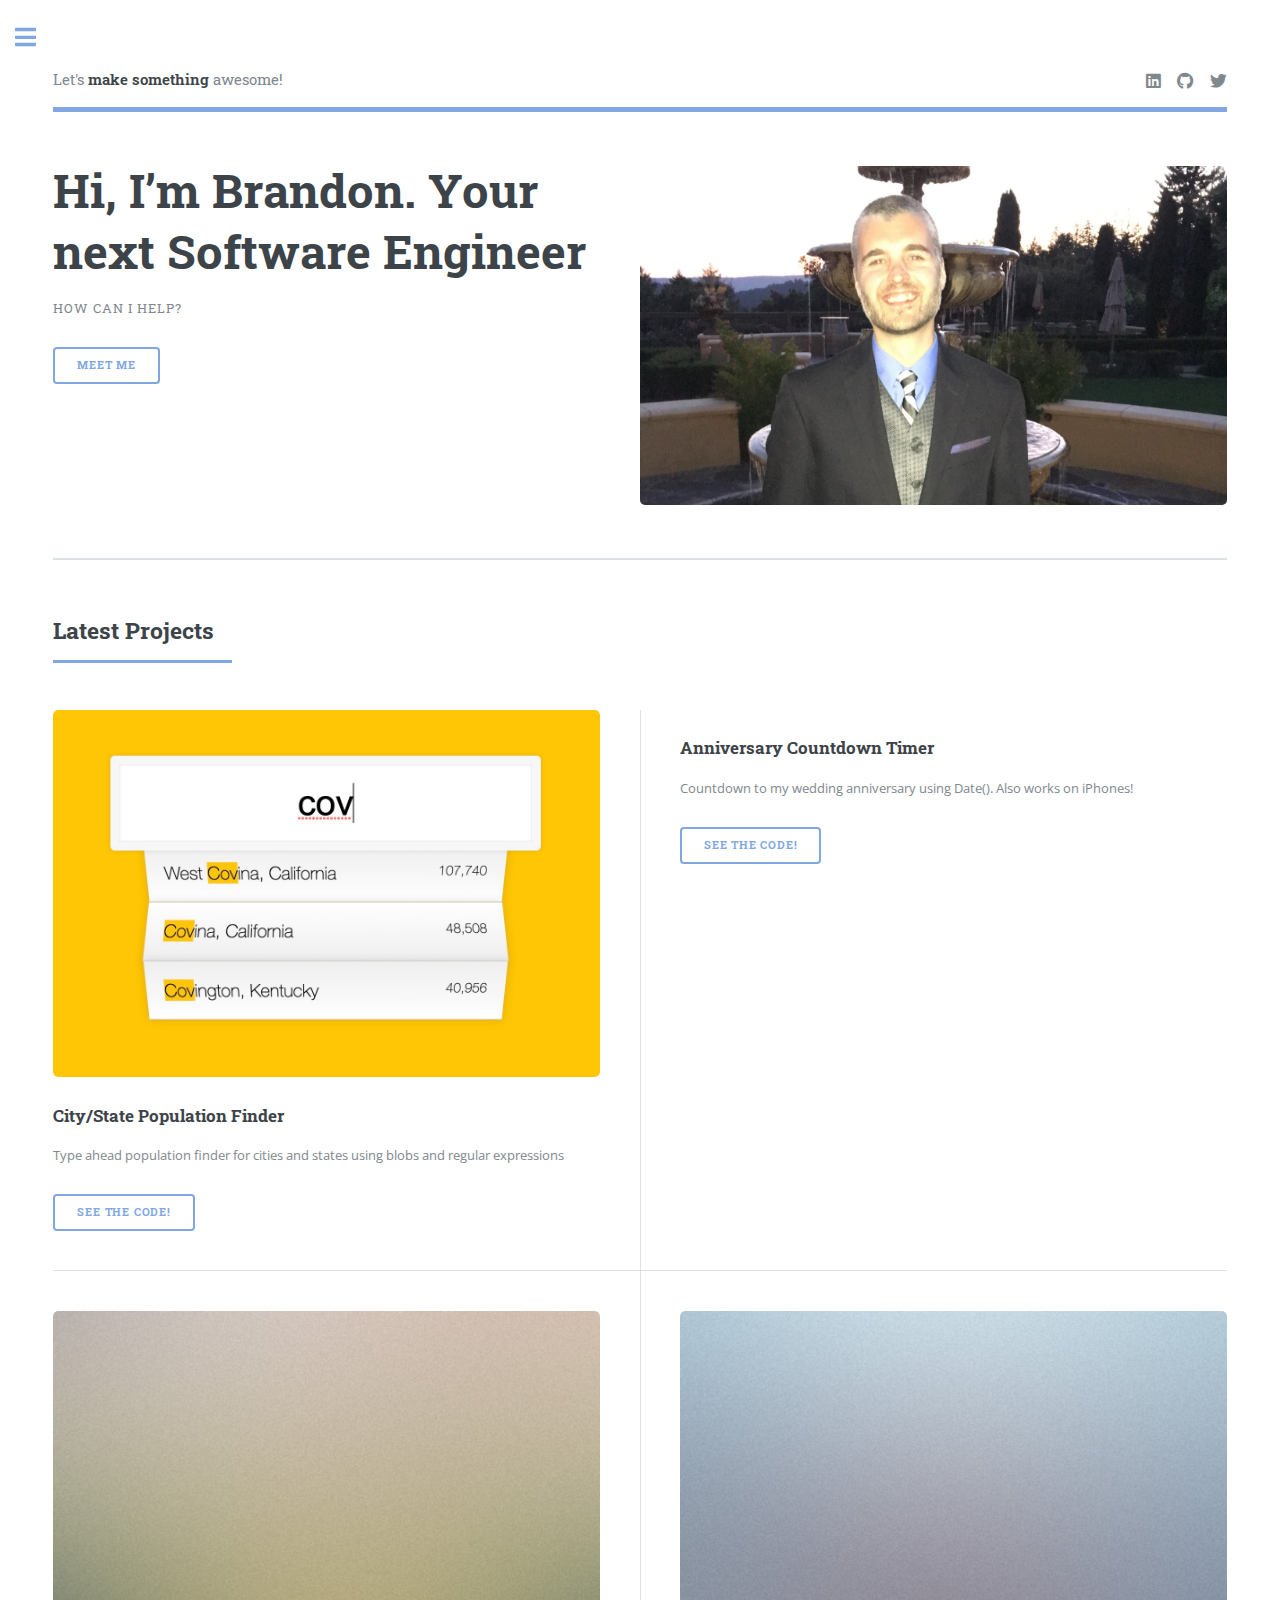
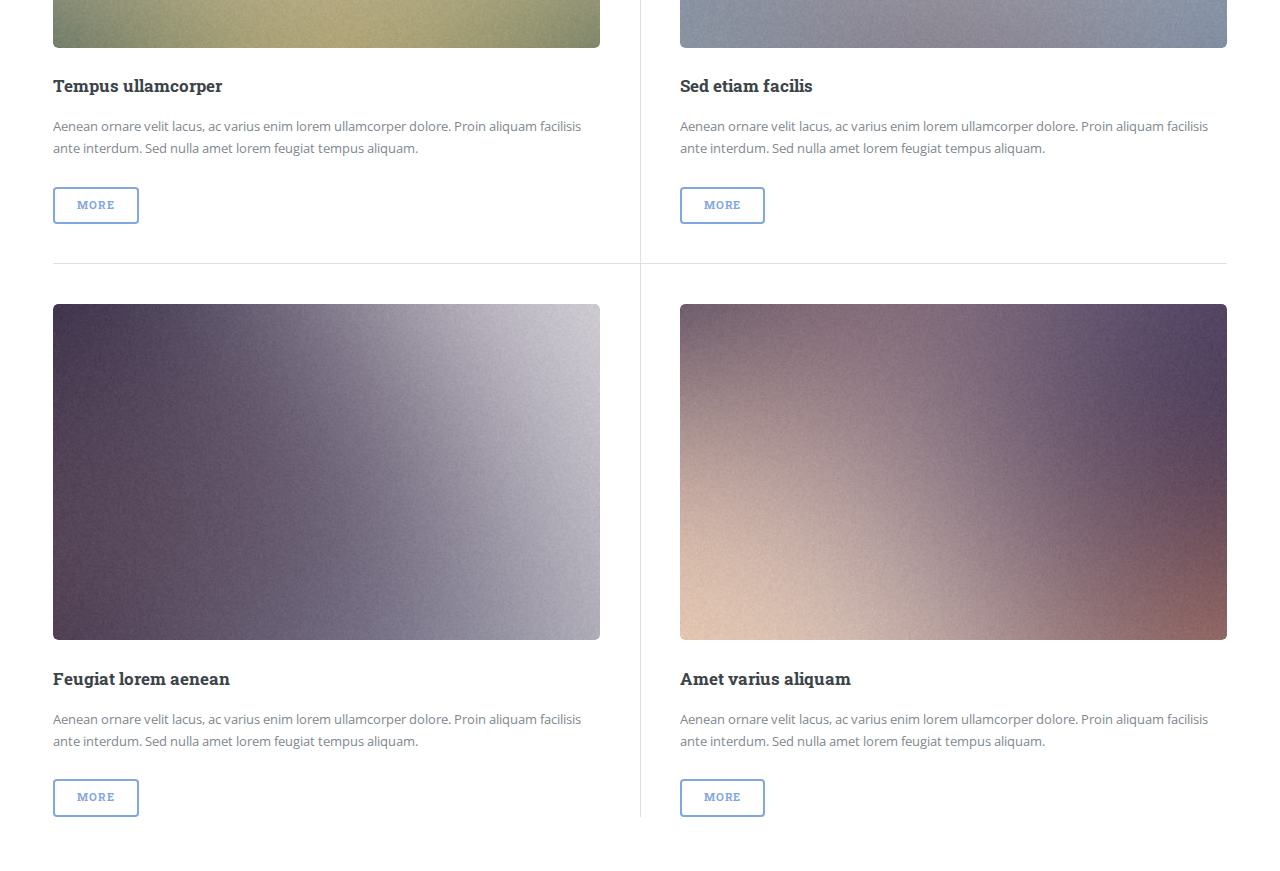
==== index.html @ 856920e8 "Added city/state finder and countdown timer" ====
<!DOCTYPE HTML>
<!--
	Editorial by HTML5 UP
	html5up.net | @ajlkn
	Free for personal and commercial use under the CCA 3.0 license (html5up.net/license)
-->
<html>
	<head>
		<title>Brandon Heine</title>
		<meta charset="utf-8" />
		<meta name="viewport" content="width=device-width, initial-scale=1, user-scalable=no" />
		<link rel="icon" href="images/close-up.jpg">
		<link rel="stylesheet" href="assets/css/main.css" />
	</head>
	<body class="is-preload">

		<!-- Wrapper -->
			<div id="wrapper">

				<!-- Main -->
					<div id="main">
						<div class="inner">

							<!-- Header -->
								<header id="header">
									<a href="index.html" class="logo">Let's <strong>make something</strong> awesome!</a>
									<ul class="icons">
										<li><a href="#" class="icon brands fa-linkedin"><span class="label">Linkedin</span></a></li>
										<li><a href="#" class="icon brands fa-github"><span class="label">Github</span></a></li>
										<li><a href="#" class="icon brands fa-twitter"><span class="label">Twitter</span></a></li>
									</ul>
								</header>

							<!-- Banner -->
								<section id="banner">
									<div class="content">
										<header>
											<h1>Hi, I’m Brandon. Your next Software Engineer</h1>
											<p>How can I help?</p>
										</header>
										<!-- <p>Aenean ornare velit lacus, ac varius enim ullamcorper eu. Proin aliquam facilisis ante interdum congue. Integer mollis, nisl amet convallis, porttitor magna ullamcorper, amet egestas mauris. Ut magna finibus nisi nec lacinia. Nam maximus erat id euismod egestas. Pellentesque sapien ac quam. Lorem ipsum dolor sit nullam.</p> -->
										<ul class="actions">
											<li><a href="#projects" class="button big">MEET ME</a></li>
										</ul>
									</div>
									<span class="image object">
										<img src="images/Profile.jpg" alt="" />
									</span>
								</section>

							<!-- Section Projects-->
							<section>
									<header class="major" id="projects">
										<h2>Latest Projects</h2>
									</header>
									<div class="posts">
										<article>
											<a href="type-ahead-city-state/index-FINISHED.html" class="image"><img src="images/type-ahead-preview.jpg" alt="" /></a>
											<h3>City/State Population Finder</h3>
											<p>Type ahead population finder for cities and states using blobs and regular expressions</p>
											<ul class="actions">
												<li><a href="type-ahead-city-state/index-FINISHED.html" class="button">See the code!</a></li>
											</ul>
										</article>
										<article>
											<a href="countdown-timer/index.html" class="image"><img src="countdown-timer/goat.jpg" alt="" /></a>
											<h3>Anniversary Countdown Timer</h3>
											<p>Countdown to my wedding anniversary using Date(). Also works on iPhones!</p>
											<ul class="actions">
												<li><a href="countdown-timer/index.html" class="button">See the code!</a></li>
											</ul>
										</article>
										<article>
											<a href="#" class="image"><img src="images/pic03.jpg" alt="" /></a>
											<h3>Tempus ullamcorper</h3>
											<p>Aenean ornare velit lacus, ac varius enim lorem ullamcorper dolore. Proin aliquam facilisis ante interdum. Sed nulla amet lorem feugiat tempus aliquam.</p>
											<ul class="actions">
												<li><a href="#" class="button">More</a></li>
											</ul>
										</article>
										<article>
											<a href="#" class="image"><img src="images/pic04.jpg" alt="" /></a>
											<h3>Sed etiam facilis</h3>
											<p>Aenean ornare velit lacus, ac varius enim lorem ullamcorper dolore. Proin aliquam facilisis ante interdum. Sed nulla amet lorem feugiat tempus aliquam.</p>
											<ul class="actions">
												<li><a href="#" class="button">More</a></li>
											</ul>
										</article>
										<article>
											<a href="#" class="image"><img src="images/pic05.jpg" alt="" /></a>
											<h3>Feugiat lorem aenean</h3>
											<p>Aenean ornare velit lacus, ac varius enim lorem ullamcorper dolore. Proin aliquam facilisis ante interdum. Sed nulla amet lorem feugiat tempus aliquam.</p>
											<ul class="actions">
												<li><a href="#" class="button">More</a></li>
											</ul>
										</article>
										<article>
											<a href="#" class="image"><img src="images/pic06.jpg" alt="" /></a>
											<h3>Amet varius aliquam</h3>
											<p>Aenean ornare velit lacus, ac varius enim lorem ullamcorper dolore. Proin aliquam facilisis ante interdum. Sed nulla amet lorem feugiat tempus aliquam.</p>
											<ul class="actions">
												<li><a href="#" class="button">More</a></li>
											</ul>
										</article>
									</div>
								</section>


								<!-- Section Skills-->
								<!-- <section>
									<header class="major">
										<h2>Tools and Skills</h2>
									</header>
									<div class="features">
										<article>
											<span class="icon brands fa-js-square"></span>
											<div class="content">
												<h3>JavaScript</h3>
												<p>MongoDB, APIs, SQL</p>
											</div>
										</article>
										<article>
											<span class="icon brands fa-node"></span>
											<div class="content">
												<h3>Node.js</h3>
												<p>Vanilla JS, node.js, react, APIs, OOP, etc.</p>
											</div>
										</article>
										<article>
											<span class="icon brands fa-react"></span>
											<div class="content">
												<h3>Sapien veroeros</h3>
												<p>Aenean ornare velit lacus, ac varius enim lorem ullamcorper dolore. Proin aliquam facilisis ante interdum. Sed nulla amet lorem feugiat tempus aliquam.</p>
											</div>
										</article>
										<article>
											<span class="icon brands fa-python"></span>
											<div class="content">
												<h3>Quam lorem ipsum</h3>
												<p>Aenean ornare velit lacus, ac varius enim lorem ullamcorper dolore. Proin aliquam facilisis ante interdum. Sed nulla amet lorem feugiat tempus aliquam.</p>
											</div>
										</article>
										<article>
											<span class="icon brands fa-html5"></span>
											<div class="content">
												<h3>Sed magna finibus</h3>
												<p>Aenean ornare velit lacus, ac varius enim lorem ullamcorper dolore. Proin aliquam facilisis ante interdum. Sed nulla amet lorem feugiat tempus aliquam.</p>
											</div>
										</article>
										<article>
											<span class="icon brands fa-css3"></span>
											<div class="content">
												<h3>CSS</h3>
												<p>Flexbox, Grid, Floats</p>
											</div>
										</article>
									</div>
								</section> -->


						</div>
					</div>

				<!-- Sidebar -->
					<div id="sidebar">
						<div class="inner">

							<!-- Search -->
								<!-- <section id="search" class="alt">
									<form method="post" action="#">
										<input type="text" name="query" id="query" placeholder="Search" />
									</form>
								</section> -->

							<!-- Menu -->
								<!-- <nav id="menu">
									<header class="major">
										<h2>Menu</h2>
									</header>
									<ul>
										<li><a href="index.html">Homepage</a></li>
										<li><a href="generic.html">Generic</a></li>
										<li><a href="elements.html">Elements</a></li>
										<li>
											<span class="opener">Submenu</span>
											<ul>
												<li><a href="#">Lorem Dolor</a></li>
												<li><a href="#">Ipsum Adipiscing</a></li>
												<li><a href="#">Tempus Magna</a></li>
												<li><a href="#">Feugiat Veroeros</a></li>
											</ul>
										</li>
										<li><a href="#">Etiam Dolore</a></li>
										<li><a href="#">Adipiscing</a></li>
										<li>
											<span class="opener">Another Submenu</span>
											<ul>
												<li><a href="#">Lorem Dolor</a></li>
												<li><a href="#">Ipsum Adipiscing</a></li>
												<li><a href="#">Tempus Magna</a></li>
												<li><a href="#">Feugiat Veroeros</a></li>
											</ul>
										</li>
										<li><a href="#">Maximus Erat</a></li>
										<li><a href="#">Sapien Mauris</a></li>
										<li><a href="#">Amet Lacinia</a></li>
									</ul>
								</nav> -->

							<!-- Section -->
								<!-- <section>
									<header class="major">
										<h2>Ante interdum</h2>
									</header>
									<div class="mini-posts">
										<article>
											<a href="#" class="image"><img src="images/pic07.jpg" alt="" /></a>
											<p>Aenean ornare velit lacus, ac varius enim lorem ullamcorper dolore aliquam.</p>
										</article>
										<article>
											<a href="#" class="image"><img src="images/pic08.jpg" alt="" /></a>
											<p>Aenean ornare velit lacus, ac varius enim lorem ullamcorper dolore aliquam.</p>
										</article>
										<article>
											<a href="#" class="image"><img src="images/pic09.jpg" alt="" /></a>
											<p>Aenean ornare velit lacus, ac varius enim lorem ullamcorper dolore aliquam.</p>
										</article>
									</div>
									<ul class="actions">
										<li><a href="#" class="button">More</a></li>
									</ul>
								</section> -->

							<!-- Section -->
								<section>
									<header class="major">
										<h2>Get in touch</h2>
									</header>
									<p>Reach out and let's start a conversation!</p>
									<ul class="contact">
										<li class="icon brands fa-linkedin"><a href="https://www.linkedin.com/in/brandonmheine/" target="_blank">linkedin.com/in/brandonmheine/</a></li>
										<li class="icon brands fa-github"><a href="https://github.com/brandonmheine" target="_blank">github.com/brandonmheine</a></li>
										<li class="icon brands fa-twitter"><a href="https://twitter.com/BrandonMHeine" target="_blank">twitter.com/BrandonMHeine</a></li>
										<li class="icon solid fa-envelope"><a href="mailto: brandonmheine@gmail.com">Brandonmheine@gmail.com</a></li>
										<li class="icon solid fa-phone">(714) 625-6656</li>
									</ul>
								</section>

							<!-- Footer -->
								<!-- <footer id="footer">
									<p class="copyright">&copy; Untitled. All rights reserved. Demo Images: <a href="https://unsplash.com">Unsplash</a>. Design: <a href="https://html5up.net">HTML5 UP</a>.</p>
								</footer> -->

						</div>
					</div>

			</div>

		<!-- Scripts -->
			<script src="assets/js/jquery.min.js"></script>
			<script src="assets/js/browser.min.js"></script>
			<script src="assets/js/breakpoints.min.js"></script>
			<script src="assets/js/util.js"></script>
			<script src="assets/js/main.js"></script>

	</body>
</html>
---- assets/css/main.css ----
@import url(fontawesome-all.min.css);
@import url("https://fonts.googleapis.com/css?family=Open+Sans:400,600,400italic,600italic|Roboto+Slab:400,700");
/*
	Editorial by HTML5 UP
	html5up.net | @ajlkn
	Free for personal and commercial use under the CCA 3.0 license (html5up.net/license)
*/
html, body, div, span, applet, object,
iframe, h1, h2, h3, h4, h5, h6, p, blockquote,
pre, a, abbr, acronym, address, big, cite,
code, del, dfn, em, img, ins, kbd, q, s, samp,
small, strike, strong, sub, sup, tt, var, b,
u, i, center, dl, dt, dd, ol, ul, li, fieldset,
form, label, legend, table, caption, tbody,
tfoot, thead, tr, th, td, article, aside,
canvas, details, embed, figure, figcaption,
footer, header, hgroup, menu, nav, output, ruby,
section, summary, time, mark, audio, video {
  margin: 0;
  padding: 0;
  border: 0;
  font-size: 100%;
  font: inherit;
  vertical-align: baseline; }

article, aside, details, figcaption, figure,
footer, header, hgroup, menu, nav, section {
  display: block; }

body {
  line-height: 1; }

ol, ul {
  list-style: none; }

blockquote, q {
  quotes: none; }
  blockquote:before, blockquote:after, q:before, q:after {
    content: '';
    content: none; }

table {
  border-collapse: collapse;
  border-spacing: 0; }

body {
  -webkit-text-size-adjust: none; }

mark {
  background-color: transparent;
  color: inherit; }

input::-moz-focus-inner {
  border: 0;
  padding: 0; }

input, select, textarea {
  -moz-appearance: none;
  -webkit-appearance: none;
  -ms-appearance: none;
  appearance: none; }

/* Basic */
@-ms-viewport {
  width: device-width; }

body {
  -ms-overflow-style: scrollbar; }

@media screen and (max-width: 480px) {
  html, body {
    min-width: 320px; } }

html {
  box-sizing: border-box; }

*, *:before, *:after {
  box-sizing: inherit; }

body {
  background: #ffffff; }
  body.is-preload *, body.is-preload *:before, body.is-preload *:after, body.is-resizing *, body.is-resizing *:before, body.is-resizing *:after {
    -moz-animation: none !important;
    -webkit-animation: none !important;
    -ms-animation: none !important;
    animation: none !important;
    -moz-transition: none !important;
    -webkit-transition: none !important;
    -ms-transition: none !important;
    transition: none !important; }

/* Type */
body, input, select, textarea {
  color: #7f888f;
  font-family: "Open Sans", sans-serif;
  font-size: 13pt;
  font-weight: 400;
  line-height: 1.65; }
  @media screen and (max-width: 1680px) {
    body, input, select, textarea {
      font-size: 11pt; } }
  @media screen and (max-width: 1280px) {
    body, input, select, textarea {
      font-size: 10pt; } }
  @media screen and (max-width: 360px) {
    body, input, select, textarea {
      font-size: 9pt; } }

a {
  -moz-transition: color 0.2s ease-in-out, border-bottom-color 0.2s ease-in-out;
  -webkit-transition: color 0.2s ease-in-out, border-bottom-color 0.2s ease-in-out;
  -ms-transition: color 0.2s ease-in-out, border-bottom-color 0.2s ease-in-out;
  transition: color 0.2s ease-in-out, border-bottom-color 0.2s ease-in-out;
  border-bottom: dotted 1px;
  color: #81a7e3;
  text-decoration: none; }
  a:hover {
    border-bottom-color: #81a7e3;
    color: #81a7e3 !important; }
    a:hover strong {
      color: inherit; }

strong, b {
  color: #3d4449;
  font-weight: 600; }

em, i {
  font-style: italic; }

p {
  margin: 0 0 2em 0; }

h1, h2, h3, h4, h5, h6 {
  color: #3d4449;
  font-family: "Roboto Slab", serif;
  font-weight: 700;
  line-height: 1.5;
  margin: 0 0 1em 0; }
  h1 a, h2 a, h3 a, h4 a, h5 a, h6 a {
    color: inherit;
    text-decoration: none;
    border-bottom: 0; }

h1 {
  font-size: 4em;
  margin: 0 0 0.5em 0;
  line-height: 1.3; }

h2 {
  font-size: 1.75em; }

h3 {
  font-size: 1.25em; }

h4 {
  font-size: 1.1em; }

h5 {
  font-size: 0.9em; }

h6 {
  font-size: 0.7em; }

@media screen and (max-width: 1680px) {
  h1 {
    font-size: 3.5em; } }

@media screen and (max-width: 980px) {
  h1 {
    font-size: 3.25em; } }

@media screen and (max-width: 736px) {
  h1 {
    font-size: 2em;
    line-height: 1.4; }
  h2 {
    font-size: 1.5em; } }

sub {
  font-size: 0.8em;
  position: relative;
  top: 0.5em; }

sup {
  font-size: 0.8em;
  position: relative;
  top: -0.5em; }

blockquote {
  border-left: solid 3px rgba(210, 215, 217, 0.75);
  font-style: italic;
  margin: 0 0 2em 0;
  padding: 0.5em 0 0.5em 2em; }

code {
  background: rgba(230, 235, 237, 0.25);
  border-radius: 0.375em;
  border: solid 1px rgba(210, 215, 217, 0.75);
  font-family: "Courier New", monospace;
  font-size: 0.9em;
  margin: 0 0.25em;
  padding: 0.25em 0.65em; }

pre {
  -webkit-overflow-scrolling: touch;
  font-family: "Courier New", monospace;
  font-size: 0.9em;
  margin: 0 0 2em 0; }
  pre code {
    display: block;
    line-height: 1.75;
    padding: 1em 1.5em;
    overflow-x: auto; }

hr {
  border: 0;
  border-bottom: solid 1px rgba(210, 215, 217, 0.75);
  margin: 2em 0; }
  hr.major {
    margin: 3em 0; }

.align-left {
  text-align: left; }

.align-center {
  text-align: center; }

.align-right {
  text-align: right; }

/* Row */
.row {
  display: flex;
  flex-wrap: wrap;
  box-sizing: border-box;
  align-items: stretch; }
  .row > * {
    box-sizing: border-box; }
  .row.gtr-uniform > * > :last-child {
    margin-bottom: 0; }
  .row.aln-left {
    justify-content: flex-start; }
  .row.aln-center {
    justify-content: center; }
  .row.aln-right {
    justify-content: flex-end; }
  .row.aln-top {
    align-items: flex-start; }
  .row.aln-middle {
    align-items: center; }
  .row.aln-bottom {
    align-items: flex-end; }
  .row > .imp {
    order: -1; }
  .row > .col-1 {
    width: 8.33333%; }
  .row > .off-1 {
    margin-left: 8.33333%; }
  .row > .col-2 {
    width: 16.66667%; }
  .row > .off-2 {
    margin-left: 16.66667%; }
  .row > .col-3 {
    width: 25%; }
  .row > .off-3 {
    margin-left: 25%; }
  .row > .col-4 {
    width: 33.33333%; }
  .row > .off-4 {
    margin-left: 33.33333%; }
  .row > .col-5 {
    width: 41.66667%; }
  .row > .off-5 {
    margin-left: 41.66667%; }
  .row > .col-6 {
    width: 50%; }
  .row > .off-6 {
    margin-left: 50%; }
  .row > .col-7 {
    width: 58.33333%; }
  .row > .off-7 {
    margin-left: 58.33333%; }
  .row > .col-8 {
    width: 66.66667%; }
  .row > .off-8 {
    margin-left: 66.66667%; }
  .row > .col-9 {
    width: 75%; }
  .row > .off-9 {
    margin-left: 75%; }
  .row > .col-10 {
    width: 83.33333%; }
  .row > .off-10 {
    margin-left: 83.33333%; }
  .row > .col-11 {
    width: 91.66667%; }
  .row > .off-11 {
    margin-left: 91.66667%; }
  .row > .col-12 {
    width: 100%; }
  .row > .off-12 {
    margin-left: 100%; }
  .row.gtr-0 {
    margin-top: 0;
    margin-left: 0em; }
    .row.gtr-0 > * {
      padding: 0 0 0 0em; }
    .row.gtr-0.gtr-uniform {
      margin-top: 0em; }
      .row.gtr-0.gtr-uniform > * {
        padding-top: 0em; }
  .row.gtr-25 {
    margin-top: 0;
    margin-left: -0.375em; }
    .row.gtr-25 > * {
      padding: 0 0 0 0.375em; }
    .row.gtr-25.gtr-uniform {
      margin-top: -0.375em; }
      .row.gtr-25.gtr-uniform > * {
        padding-top: 0.375em; }
  .row.gtr-50 {
    margin-top: 0;
    margin-left: -0.75em; }
    .row.gtr-50 > * {
      padding: 0 0 0 0.75em; }
    .row.gtr-50.gtr-uniform {
      margin-top: -0.75em; }
      .row.gtr-50.gtr-uniform > * {
        padding-top: 0.75em; }
  .row {
    margin-top: 0;
    margin-left: -1.5em; }
    .row > * {
      padding: 0 0 0 1.5em; }
    .row.gtr-uniform {
      margin-top: -1.5em; }
      .row.gtr-uniform > * {
        padding-top: 1.5em; }
  .row.gtr-150 {
    margin-top: 0;
    margin-left: -2.25em; }
    .row.gtr-150 > * {
      padding: 0 0 0 2.25em; }
    .row.gtr-150.gtr-uniform {
      margin-top: -2.25em; }
      .row.gtr-150.gtr-uniform > * {
        padding-top: 2.25em; }
  .row.gtr-200 {
    margin-top: 0;
    margin-left: -3em; }
    .row.gtr-200 > * {
      padding: 0 0 0 3em; }
    .row.gtr-200.gtr-uniform {
      margin-top: -3em; }
      .row.gtr-200.gtr-uniform > * {
        padding-top: 3em; }
  @media screen and (max-width: 1680px) {
    .row {
      display: flex;
      flex-wrap: wrap;
      box-sizing: border-box;
      align-items: stretch; }
      .row > * {
        box-sizing: border-box; }
      .row.gtr-uniform > * > :last-child {
        margin-bottom: 0; }
      .row.aln-left {
        justify-content: flex-start; }
      .row.aln-center {
        justify-content: center; }
      .row.aln-right {
        justify-content: flex-end; }
      .row.aln-top {
        align-items: flex-start; }
      .row.aln-middle {
        align-items: center; }
      .row.aln-bottom {
        align-items: flex-end; }
      .row > .imp-xlarge {
        order: -1; }
      .row > .col-1-xlarge {
        width: 8.33333%; }
      .row > .off-1-xlarge {
        margin-left: 8.33333%; }
      .row > .col-2-xlarge {
        width: 16.66667%; }
      .row > .off-2-xlarge {
        margin-left: 16.66667%; }
      .row > .col-3-xlarge {
        width: 25%; }
      .row > .off-3-xlarge {
        margin-left: 25%; }
      .row > .col-4-xlarge {
        width: 33.33333%; }
      .row > .off-4-xlarge {
        margin-left: 33.33333%; }
      .row > .col-5-xlarge {
        width: 41.66667%; }
      .row > .off-5-xlarge {
        margin-left: 41.66667%; }
      .row > .col-6-xlarge {
        width: 50%; }
      .row > .off-6-xlarge {
        margin-left: 50%; }
      .row > .col-7-xlarge {
        width: 58.33333%; }
      .row > .off-7-xlarge {
        margin-left: 58.33333%; }
      .row > .col-8-xlarge {
        width: 66.66667%; }
      .row > .off-8-xlarge {
        margin-left: 66.66667%; }
      .row > .col-9-xlarge {
        width: 75%; }
      .row > .off-9-xlarge {
        margin-left: 75%; }
      .row > .col-10-xlarge {
        width: 83.33333%; }
      .row > .off-10-xlarge {
        margin-left: 83.33333%; }
      .row > .col-11-xlarge {
        width: 91.66667%; }
      .row > .off-11-xlarge {
        margin-left: 91.66667%; }
      .row > .col-12-xlarge {
        width: 100%; }
      .row > .off-12-xlarge {
        margin-left: 100%; }
      .row.gtr-0 {
        margin-top: 0;
        margin-left: 0em; }
        .row.gtr-0 > * {
          padding: 0 0 0 0em; }
        .row.gtr-0.gtr-uniform {
          margin-top: 0em; }
          .row.gtr-0.gtr-uniform > * {
            padding-top: 0em; }
      .row.gtr-25 {
        margin-top: 0;
        margin-left: -0.375em; }
        .row.gtr-25 > * {
          padding: 0 0 0 0.375em; }
        .row.gtr-25.gtr-uniform {
          margin-top: -0.375em; }
          .row.gtr-25.gtr-uniform > * {
            padding-top: 0.375em; }
      .row.gtr-50 {
        margin-top: 0;
        margin-left: -0.75em; }
        .row.gtr-50 > * {
          padding: 0 0 0 0.75em; }
        .row.gtr-50.gtr-uniform {
          margin-top: -0.75em; }
          .row.gtr-50.gtr-uniform > * {
            padding-top: 0.75em; }
      .row {
        margin-top: 0;
        margin-left: -1.5em; }
        .row > * {
          padding: 0 0 0 1.5em; }
        .row.gtr-uniform {
          margin-top: -1.5em; }
          .row.gtr-uniform > * {
            padding-top: 1.5em; }
      .row.gtr-150 {
        margin-top: 0;
        margin-left: -2.25em; }
        .row.gtr-150 > * {
          padding: 0 0 0 2.25em; }
        .row.gtr-150.gtr-uniform {
          margin-top: -2.25em; }
          .row.gtr-150.gtr-uniform > * {
            padding-top: 2.25em; }
      .row.gtr-200 {
        margin-top: 0;
        margin-left: -3em; }
        .row.gtr-200 > * {
          padding: 0 0 0 3em; }
        .row.gtr-200.gtr-uniform {
          margin-top: -3em; }
          .row.gtr-200.gtr-uniform > * {
            padding-top: 3em; } }
  @media screen and (max-width: 1280px) {
    .row {
      display: flex;
      flex-wrap: wrap;
      box-sizing: border-box;
      align-items: stretch; }
      .row > * {
        box-sizing: border-box; }
      .row.gtr-uniform > * > :last-child {
        margin-bottom: 0; }
      .row.aln-left {
        justify-content: flex-start; }
      .row.aln-center {
        justify-content: center; }
      .row.aln-right {
        justify-content: flex-end; }
      .row.aln-top {
        align-items: flex-start; }
      .row.aln-middle {
        align-items: center; }
      .row.aln-bottom {
        align-items: flex-end; }
      .row > .imp-large {
        order: -1; }
      .row > .col-1-large {
        width: 8.33333%; }
      .row > .off-1-large {
        margin-left: 8.33333%; }
      .row > .col-2-large {
        width: 16.66667%; }
      .row > .off-2-large {
        margin-left: 16.66667%; }
      .row > .col-3-large {
        width: 25%; }
      .row > .off-3-large {
        margin-left: 25%; }
      .row > .col-4-large {
        width: 33.33333%; }
      .row > .off-4-large {
        margin-left: 33.33333%; }
      .row > .col-5-large {
        width: 41.66667%; }
      .row > .off-5-large {
        margin-left: 41.66667%; }
      .row > .col-6-large {
        width: 50%; }
      .row > .off-6-large {
        margin-left: 50%; }
      .row > .col-7-large {
        width: 58.33333%; }
      .row > .off-7-large {
        margin-left: 58.33333%; }
      .row > .col-8-large {
        width: 66.66667%; }
      .row > .off-8-large {
        margin-left: 66.66667%; }
      .row > .col-9-large {
        width: 75%; }
      .row > .off-9-large {
        margin-left: 75%; }
      .row > .col-10-large {
        width: 83.33333%; }
      .row > .off-10-large {
        margin-left: 83.33333%; }
      .row > .col-11-large {
        width: 91.66667%; }
      .row > .off-11-large {
        margin-left: 91.66667%; }
      .row > .col-12-large {
        width: 100%; }
      .row > .off-12-large {
        margin-left: 100%; }
      .row.gtr-0 {
        margin-top: 0;
        margin-left: 0em; }
        .row.gtr-0 > * {
          padding: 0 0 0 0em; }
        .row.gtr-0.gtr-uniform {
          margin-top: 0em; }
          .row.gtr-0.gtr-uniform > * {
            padding-top: 0em; }
      .row.gtr-25 {
        margin-top: 0;
        margin-left: -0.375em; }
        .row.gtr-25 > * {
          padding: 0 0 0 0.375em; }
        .row.gtr-25.gtr-uniform {
          margin-top: -0.375em; }
          .row.gtr-25.gtr-uniform > * {
            padding-top: 0.375em; }
      .row.gtr-50 {
        margin-top: 0;
        margin-left: -0.75em; }
        .row.gtr-50 > * {
          padding: 0 0 0 0.75em; }
        .row.gtr-50.gtr-uniform {
          margin-top: -0.75em; }
          .row.gtr-50.gtr-uniform > * {
            padding-top: 0.75em; }
      .row {
        margin-top: 0;
        margin-left: -1.5em; }
        .row > * {
          padding: 0 0 0 1.5em; }
        .row.gtr-uniform {
          margin-top: -1.5em; }
          .row.gtr-uniform > * {
            padding-top: 1.5em; }
      .row.gtr-150 {
        margin-top: 0;
        margin-left: -2.25em; }
        .row.gtr-150 > * {
          padding: 0 0 0 2.25em; }
        .row.gtr-150.gtr-uniform {
          margin-top: -2.25em; }
          .row.gtr-150.gtr-uniform > * {
            padding-top: 2.25em; }
      .row.gtr-200 {
        margin-top: 0;
        margin-left: -3em; }
        .row.gtr-200 > * {
          padding: 0 0 0 3em; }
        .row.gtr-200.gtr-uniform {
          margin-top: -3em; }
          .row.gtr-200.gtr-uniform > * {
            padding-top: 3em; } }
  @media screen and (max-width: 980px) {
    .row {
      display: flex;
      flex-wrap: wrap;
      box-sizing: border-box;
      align-items: stretch; }
      .row > * {
        box-sizing: border-box; }
      .row.gtr-uniform > * > :last-child {
        margin-bottom: 0; }
      .row.aln-left {
        justify-content: flex-start; }
      .row.aln-center {
        justify-content: center; }
      .row.aln-right {
        justify-content: flex-end; }
      .row.aln-top {
        align-items: flex-start; }
      .row.aln-middle {
        align-items: center; }
      .row.aln-bottom {
        align-items: flex-end; }
      .row > .imp-medium {
        order: -1; }
      .row > .col-1-medium {
        width: 8.33333%; }
      .row > .off-1-medium {
        margin-left: 8.33333%; }
      .row > .col-2-medium {
        width: 16.66667%; }
      .row > .off-2-medium {
        margin-left: 16.66667%; }
      .row > .col-3-medium {
        width: 25%; }
      .row > .off-3-medium {
        margin-left: 25%; }
      .row > .col-4-medium {
        width: 33.33333%; }
      .row > .off-4-medium {
        margin-left: 33.33333%; }
      .row > .col-5-medium {
        width: 41.66667%; }
      .row > .off-5-medium {
        margin-left: 41.66667%; }
      .row > .col-6-medium {
        width: 50%; }
      .row > .off-6-medium {
        margin-left: 50%; }
      .row > .col-7-medium {
        width: 58.33333%; }
      .row > .off-7-medium {
        margin-left: 58.33333%; }
      .row > .col-8-medium {
        width: 66.66667%; }
      .row > .off-8-medium {
        margin-left: 66.66667%; }
      .row > .col-9-medium {
        width: 75%; }
      .row > .off-9-medium {
        margin-left: 75%; }
      .row > .col-10-medium {
        width: 83.33333%; }
      .row > .off-10-medium {
        margin-left: 83.33333%; }
      .row > .col-11-medium {
        width: 91.66667%; }
      .row > .off-11-medium {
        margin-left: 91.66667%; }
      .row > .col-12-medium {
        width: 100%; }
      .row > .off-12-medium {
        margin-left: 100%; }
      .row.gtr-0 {
        margin-top: 0;
        margin-left: 0em; }
        .row.gtr-0 > * {
          padding: 0 0 0 0em; }
        .row.gtr-0.gtr-uniform {
          margin-top: 0em; }
          .row.gtr-0.gtr-uniform > * {
            padding-top: 0em; }
      .row.gtr-25 {
        margin-top: 0;
        margin-left: -0.375em; }
        .row.gtr-25 > * {
          padding: 0 0 0 0.375em; }
        .row.gtr-25.gtr-uniform {
          margin-top: -0.375em; }
          .row.gtr-25.gtr-uniform > * {
            padding-top: 0.375em; }
      .row.gtr-50 {
        margin-top: 0;
        margin-left: -0.75em; }
        .row.gtr-50 > * {
          padding: 0 0 0 0.75em; }
        .row.gtr-50.gtr-uniform {
          margin-top: -0.75em; }
          .row.gtr-50.gtr-uniform > * {
            padding-top: 0.75em; }
      .row {
        margin-top: 0;
        margin-left: -1.5em; }
        .row > * {
          padding: 0 0 0 1.5em; }
        .row.gtr-uniform {
          margin-top: -1.5em; }
          .row.gtr-uniform > * {
            padding-top: 1.5em; }
      .row.gtr-150 {
        margin-top: 0;
        margin-left: -2.25em; }
        .row.gtr-150 > * {
          padding: 0 0 0 2.25em; }
        .row.gtr-150.gtr-uniform {
          margin-top: -2.25em; }
          .row.gtr-150.gtr-uniform > * {
            padding-top: 2.25em; }
      .row.gtr-200 {
        margin-top: 0;
        margin-left: -3em; }
        .row.gtr-200 > * {
          padding: 0 0 0 3em; }
        .row.gtr-200.gtr-uniform {
          margin-top: -3em; }
          .row.gtr-200.gtr-uniform > * {
            padding-top: 3em; } }
  @media screen and (max-width: 736px) {
    .row {
      display: flex;
      flex-wrap: wrap;
      box-sizing: border-box;
      align-items: stretch; }
      .row > * {
        box-sizing: border-box; }
      .row.gtr-uniform > * > :last-child {
        margin-bottom: 0; }
      .row.aln-left {
        justify-content: flex-start; }
      .row.aln-center {
        justify-content: center; }
      .row.aln-right {
        justify-content: flex-end; }
      .row.aln-top {
        align-items: flex-start; }
      .row.aln-middle {
        align-items: center; }
      .row.aln-bottom {
        align-items: flex-end; }
      .row > .imp-small {
        order: -1; }
      .row > .col-1-small {
        width: 8.33333%; }
      .row > .off-1-small {
        margin-left: 8.33333%; }
      .row > .col-2-small {
        width: 16.66667%; }
      .row > .off-2-small {
        margin-left: 16.66667%; }
      .row > .col-3-small {
        width: 25%; }
      .row > .off-3-small {
        margin-left: 25%; }
      .row > .col-4-small {
        width: 33.33333%; }
      .row > .off-4-small {
        margin-left: 33.33333%; }
      .row > .col-5-small {
        width: 41.66667%; }
      .row > .off-5-small {
        margin-left: 41.66667%; }
      .row > .col-6-small {
        width: 50%; }
      .row > .off-6-small {
        margin-left: 50%; }
      .row > .col-7-small {
        width: 58.33333%; }
      .row > .off-7-small {
        margin-left: 58.33333%; }
      .row > .col-8-small {
        width: 66.66667%; }
      .row > .off-8-small {
        margin-left: 66.66667%; }
      .row > .col-9-small {
        width: 75%; }
      .row > .off-9-small {
        margin-left: 75%; }
      .row > .col-10-small {
        width: 83.33333%; }
      .row > .off-10-small {
        margin-left: 83.33333%; }
      .row > .col-11-small {
        width: 91.66667%; }
      .row > .off-11-small {
        margin-left: 91.66667%; }
      .row > .col-12-small {
        width: 100%; }
      .row > .off-12-small {
        margin-left: 100%; }
      .row.gtr-0 {
        margin-top: 0;
        margin-left: 0em; }
        .row.gtr-0 > * {
          padding: 0 0 0 0em; }
        .row.gtr-0.gtr-uniform {
          margin-top: 0em; }
          .row.gtr-0.gtr-uniform > * {
            padding-top: 0em; }
      .row.gtr-25 {
        margin-top: 0;
        margin-left: -0.375em; }
        .row.gtr-25 > * {
          padding: 0 0 0 0.375em; }
        .row.gtr-25.gtr-uniform {
          margin-top: -0.375em; }
          .row.gtr-25.gtr-uniform > * {
            padding-top: 0.375em; }
      .row.gtr-50 {
        margin-top: 0;
        margin-left: -0.75em; }
        .row.gtr-50 > * {
          padding: 0 0 0 0.75em; }
        .row.gtr-50.gtr-uniform {
          margin-top: -0.75em; }
          .row.gtr-50.gtr-uniform > * {
            padding-top: 0.75em; }
      .row {
        margin-top: 0;
        margin-left: -1.5em; }
        .row > * {
          padding: 0 0 0 1.5em; }
        .row.gtr-uniform {
          margin-top: -1.5em; }
          .row.gtr-uniform > * {
            padding-top: 1.5em; }
      .row.gtr-150 {
        margin-top: 0;
        margin-left: -2.25em; }
        .row.gtr-150 > * {
          padding: 0 0 0 2.25em; }
        .row.gtr-150.gtr-uniform {
          margin-top: -2.25em; }
          .row.gtr-150.gtr-uniform > * {
            padding-top: 2.25em; }
      .row.gtr-200 {
        margin-top: 0;
        margin-left: -3em; }
        .row.gtr-200 > * {
          padding: 0 0 0 3em; }
        .row.gtr-200.gtr-uniform {
          margin-top: -3em; }
          .row.gtr-200.gtr-uniform > * {
            padding-top: 3em; } }
  @media screen and (max-width: 480px) {
    .row {
      display: flex;
      flex-wrap: wrap;
      box-sizing: border-box;
      align-items: stretch; }
      .row > * {
        box-sizing: border-box; }
      .row.gtr-uniform > * > :last-child {
        margin-bottom: 0; }
      .row.aln-left {
        justify-content: flex-start; }
      .row.aln-center {
        justify-content: center; }
      .row.aln-right {
        justify-content: flex-end; }
      .row.aln-top {
        align-items: flex-start; }
      .row.aln-middle {
        align-items: center; }
      .row.aln-bottom {
        align-items: flex-end; }
      .row > .imp-xsmall {
        order: -1; }
      .row > .col-1-xsmall {
        width: 8.33333%; }
      .row > .off-1-xsmall {
        margin-left: 8.33333%; }
      .row > .col-2-xsmall {
        width: 16.66667%; }
      .row > .off-2-xsmall {
        margin-left: 16.66667%; }
      .row > .col-3-xsmall {
        width: 25%; }
      .row > .off-3-xsmall {
        margin-left: 25%; }
      .row > .col-4-xsmall {
        width: 33.33333%; }
      .row > .off-4-xsmall {
        margin-left: 33.33333%; }
      .row > .col-5-xsmall {
        width: 41.66667%; }
      .row > .off-5-xsmall {
        margin-left: 41.66667%; }
      .row > .col-6-xsmall {
        width: 50%; }
      .row > .off-6-xsmall {
        margin-left: 50%; }
      .row > .col-7-xsmall {
        width: 58.33333%; }
      .row > .off-7-xsmall {
        margin-left: 58.33333%; }
      .row > .col-8-xsmall {
        width: 66.66667%; }
      .row > .off-8-xsmall {
        margin-left: 66.66667%; }
      .row > .col-9-xsmall {
        width: 75%; }
      .row > .off-9-xsmall {
        margin-left: 75%; }
      .row > .col-10-xsmall {
        width: 83.33333%; }
      .row > .off-10-xsmall {
        margin-left: 83.33333%; }
      .row > .col-11-xsmall {
        width: 91.66667%; }
      .row > .off-11-xsmall {
        margin-left: 91.66667%; }
      .row > .col-12-xsmall {
        width: 100%; }
      .row > .off-12-xsmall {
        margin-left: 100%; }
      .row.gtr-0 {
        margin-top: 0;
        margin-left: 0em; }
        .row.gtr-0 > * {
          padding: 0 0 0 0em; }
        .row.gtr-0.gtr-uniform {
          margin-top: 0em; }
          .row.gtr-0.gtr-uniform > * {
            padding-top: 0em; }
      .row.gtr-25 {
        margin-top: 0;
        margin-left: -0.375em; }
        .row.gtr-25 > * {
          padding: 0 0 0 0.375em; }
        .row.gtr-25.gtr-uniform {
          margin-top: -0.375em; }
          .row.gtr-25.gtr-uniform > * {
            padding-top: 0.375em; }
      .row.gtr-50 {
        margin-top: 0;
        margin-left: -0.75em; }
        .row.gtr-50 > * {
          padding: 0 0 0 0.75em; }
        .row.gtr-50.gtr-uniform {
          margin-top: -0.75em; }
          .row.gtr-50.gtr-uniform > * {
            padding-top: 0.75em; }
      .row {
        margin-top: 0;
        margin-left: -1.5em; }
        .row > * {
          padding: 0 0 0 1.5em; }
        .row.gtr-uniform {
          margin-top: -1.5em; }
          .row.gtr-uniform > * {
            padding-top: 1.5em; }
      .row.gtr-150 {
        margin-top: 0;
        margin-left: -2.25em; }
        .row.gtr-150 > * {
          padding: 0 0 0 2.25em; }
        .row.gtr-150.gtr-uniform {
          margin-top: -2.25em; }
          .row.gtr-150.gtr-uniform > * {
            padding-top: 2.25em; }
      .row.gtr-200 {
        margin-top: 0;
        margin-left: -3em; }
        .row.gtr-200 > * {
          padding: 0 0 0 3em; }
        .row.gtr-200.gtr-uniform {
          margin-top: -3em; }
          .row.gtr-200.gtr-uniform > * {
            padding-top: 3em; } }

/* Section/Article */
section.special, article.special {
  text-align: center; }

header p {
  font-family: "Roboto Slab", serif;
  font-size: 1em;
  font-weight: 400;
  letter-spacing: 0.075em;
  margin-top: -0.5em;
  text-transform: uppercase; }

header.major > :last-child {
  border-bottom: solid 3px #81a7e3;
  display: inline-block;
  margin: 0 0 2em 0;
  padding: 0 0.75em 0.5em 0; }

header.main > :last-child {
  margin: 0 0 1em 0; }

/* Form */
form {
  margin: 0 0 2em 0; }

label {
  color: #3d4449;
  display: block;
  font-size: 0.9em;
  font-weight: 600;
  margin: 0 0 1em 0; }

input[type="text"],
input[type="password"],
input[type="email"],
input[type="tel"],
input[type="search"],
input[type="url"],
select,
textarea {
  -moz-appearance: none;
  -webkit-appearance: none;
  -ms-appearance: none;
  appearance: none;
  background: #ffffff;
  border-radius: 0.375em;
  border: none;
  border: solid 1px rgba(210, 215, 217, 0.75);
  color: inherit;
  display: block;
  outline: 0;
  padding: 0 1em;
  text-decoration: none;
  width: 100%; }
  input[type="text"]:invalid,
  input[type="password"]:invalid,
  input[type="email"]:invalid,
  input[type="tel"]:invalid,
  input[type="search"]:invalid,
  input[type="url"]:invalid,
  select:invalid,
  textarea:invalid {
    box-shadow: none; }
  input[type="text"]:focus,
  input[type="password"]:focus,
  input[type="email"]:focus,
  input[type="tel"]:focus,
  input[type="search"]:focus,
  input[type="url"]:focus,
  select:focus,
  textarea:focus {
    border-color: #81a7e3;
    box-shadow: 0 0 0 1px #81a7e3; }

select {
  background-image: url("data:image/svg+xml;charset=utf8,%3Csvg xmlns='http://www.w3.org/2000/svg' width='40' height='40' preserveAspectRatio='none' viewBox='0 0 40 40'%3E%3Cpath d='M9.4,12.3l10.4,10.4l10.4-10.4c0.2-0.2,0.5-0.4,0.9-0.4c0.3,0,0.6,0.1,0.9,0.4l3.3,3.3c0.2,0.2,0.4,0.5,0.4,0.9 c0,0.4-0.1,0.6-0.4,0.9L20.7,31.9c-0.2,0.2-0.5,0.4-0.9,0.4c-0.3,0-0.6-0.1-0.9-0.4L4.3,17.3c-0.2-0.2-0.4-0.5-0.4-0.9 c0-0.4,0.1-0.6,0.4-0.9l3.3-3.3c0.2-0.2,0.5-0.4,0.9-0.4S9.1,12.1,9.4,12.3z' fill='rgba(210, 215, 217, 0.75)' /%3E%3C/svg%3E");
  background-size: 1.25em;
  background-repeat: no-repeat;
  background-position: calc(100% - 1em) center;
  height: 2.75em;
  padding-right: 2.75em;
  text-overflow: ellipsis; }
  select option {
    color: #3d4449;
    background: #ffffff; }
  select:focus::-ms-value {
    background-color: transparent; }
  select::-ms-expand {
    display: none; }

input[type="text"],
input[type="password"],
input[type="email"],
input[type="tel"],
input[type="search"],
input[type="url"],
select {
  height: 2.75em; }

textarea {
  padding: 0.75em 1em; }

input[type="checkbox"],
input[type="radio"] {
  -moz-appearance: none;
  -webkit-appearance: none;
  -ms-appearance: none;
  appearance: none;
  display: block;
  float: left;
  margin-right: -2em;
  opacity: 0;
  width: 1em;
  z-index: -1; }
  input[type="checkbox"] + label,
  input[type="radio"] + label {
    text-decoration: none;
    color: #7f888f;
    cursor: pointer;
    display: inline-block;
    font-size: 1em;
    font-weight: 400;
    padding-left: 2.4em;
    padding-right: 0.75em;
    position: relative; }
    input[type="checkbox"] + label:before,
    input[type="radio"] + label:before {
      -moz-osx-font-smoothing: grayscale;
      -webkit-font-smoothing: antialiased;
      display: inline-block;
      font-style: normal;
      font-variant: normal;
      text-rendering: auto;
      line-height: 1;
      text-transform: none !important;
      font-family: 'Font Awesome 5 Free';
      font-weight: 900; }
    input[type="checkbox"] + label:before,
    input[type="radio"] + label:before {
      background: #ffffff;
      border-radius: 0.375em;
      border: solid 1px rgba(210, 215, 217, 0.75);
      content: '';
      display: inline-block;
      font-size: 0.8em;
      height: 2.0625em;
      left: 0;
      line-height: 2.0625em;
      position: absolute;
      text-align: center;
      top: 0;
      width: 2.0625em; }
  input[type="checkbox"]:checked + label:before,
  input[type="radio"]:checked + label:before {
    background: #3d4449;
    border-color: #3d4449;
    color: #ffffff;
    content: '\f00c'; }
  input[type="checkbox"]:focus + label:before,
  input[type="radio"]:focus + label:before {
    border-color: #81a7e3;
    box-shadow: 0 0 0 1px #81a7e3; }

input[type="checkbox"] + label:before {
  border-radius: 0.375em; }

input[type="radio"] + label:before {
  border-radius: 100%; }

::-webkit-input-placeholder {
  color: #9fa3a6 !important;
  opacity: 1.0; }

:-moz-placeholder {
  color: #9fa3a6 !important;
  opacity: 1.0; }

::-moz-placeholder {
  color: #9fa3a6 !important;
  opacity: 1.0; }

:-ms-input-placeholder {
  color: #9fa3a6 !important;
  opacity: 1.0; }

/* Box */
.box {
  border-radius: 0.375em;
  border: solid 1px rgba(210, 215, 217, 0.75);
  margin-bottom: 2em;
  padding: 1.5em; }
  .box > :last-child,
  .box > :last-child > :last-child,
  .box > :last-child > :last-child > :last-child {
    margin-bottom: 0; }
  .box.alt {
    border: 0;
    border-radius: 0;
    padding: 0; }

/* Icon */
.icon {
  text-decoration: none;
  border-bottom: none;
  position: relative; }
  .icon:before {
    -moz-osx-font-smoothing: grayscale;
    -webkit-font-smoothing: antialiased;
    display: inline-block;
    font-style: normal;
    font-variant: normal;
    text-rendering: auto;
    line-height: 1;
    text-transform: none !important;
    font-family: 'Font Awesome 5 Free';
    font-weight: 400; }
  .icon > .label {
    display: none; }
  .icon:before {
    line-height: inherit; }
  .icon.solid:before {
    font-weight: 900; }
  .icon.brands:before {
    font-family: 'Font Awesome 5 Brands'; }

/* Image */
.image {
  border-radius: 0.375em;
  border: 0;
  display: inline-block;
  position: relative; }
  .image img {
    border-radius: 0.375em;
    display: block; }
  .image.left, .image.right {
    max-width: 40%; }
    .image.left img, .image.right img {
      width: 100%; }
  .image.left {
    float: left;
    padding: 0 1.5em 1em 0;
    top: 0.25em; }
  .image.right {
    float: right;
    padding: 0 0 1em 1.5em;
    top: 0.25em; }
  .image.fit {
    display: block;
    margin: 0 0 2em 0;
    width: 100%; }
    .image.fit img {
      width: 100%; }
  .image.main {
    display: block;
    margin: 0 0 3em 0;
    width: 100%; }
    .image.main img {
      width: 100%; }

a.image {
  overflow: hidden; }
  a.image img {
    -moz-transition: -moz-transform 0.2s ease;
    -webkit-transition: -webkit-transform 0.2s ease;
    -ms-transition: -ms-transform 0.2s ease;
    transition: transform 0.2s ease; }
  a.image:hover img {
    -moz-transform: scale(1.075);
    -webkit-transform: scale(1.075);
    -ms-transform: scale(1.075);
    transform: scale(1.075); }

/* List */
ol {
  list-style: decimal;
  margin: 0 0 2em 0;
  padding-left: 1.25em; }
  ol li {
    padding-left: 0.25em; }

ul {
  list-style: disc;
  margin: 0 0 2em 0;
  padding-left: 1em; }
  ul li {
    padding-left: 0.5em; }
  ul.alt {
    list-style: none;
    padding-left: 0; }
    ul.alt li {
      border-top: solid 1px rgba(210, 215, 217, 0.75);
      padding: 0.5em 0; }
      ul.alt li:first-child {
        border-top: 0;
        padding-top: 0; }

dl {
  margin: 0 0 2em 0; }
  dl dt {
    display: block;
    font-weight: 600;
    margin: 0 0 1em 0; }
  dl dd {
    margin-left: 2em; }

/* Actions */
ul.actions {
  display: -moz-flex;
  display: -webkit-flex;
  display: -ms-flex;
  display: flex;
  cursor: default;
  list-style: none;
  margin-left: -1em;
  padding-left: 0; }
  ul.actions li {
    padding: 0 0 0 1em;
    vertical-align: middle; }
  ul.actions.special {
    -moz-justify-content: center;
    -webkit-justify-content: center;
    -ms-justify-content: center;
    justify-content: center;
    width: 100%;
    margin-left: 0; }
    ul.actions.special li:first-child {
      padding-left: 0; }
  ul.actions.stacked {
    -moz-flex-direction: column;
    -webkit-flex-direction: column;
    -ms-flex-direction: column;
    flex-direction: column;
    margin-left: 0; }
    ul.actions.stacked li {
      padding: 1.3em 0 0 0; }
      ul.actions.stacked li:first-child {
        padding-top: 0; }
  ul.actions.fit {
    width: calc(100% + 1em); }
    ul.actions.fit li {
      -moz-flex-grow: 1;
      -webkit-flex-grow: 1;
      -ms-flex-grow: 1;
      flex-grow: 1;
      -moz-flex-shrink: 1;
      -webkit-flex-shrink: 1;
      -ms-flex-shrink: 1;
      flex-shrink: 1;
      width: 100%; }
      ul.actions.fit li > * {
        width: 100%; }
    ul.actions.fit.stacked {
      width: 100%; }

/* Icons */
ul.icons {
  cursor: default;
  list-style: none;
  padding-left: 0; }
  ul.icons li {
    display: inline-block;
    padding: 0 1em 0 0; }
    ul.icons li:last-child {
      padding-right: 0; }
    ul.icons li .icon {
      color: inherit; }
      ul.icons li .icon:before {
        font-size: 1.25em; }

/* Contact */
ul.contact {
  list-style: none;
  padding: 0; }
  ul.contact li {
    text-decoration: none;
    border-top: solid 1px rgba(210, 215, 217, 0.75);
    margin: 1.5em 0 0 0;
    padding: 1.5em 0 0 3em;
    position: relative; }
    ul.contact li:before {
      -moz-osx-font-smoothing: grayscale;
      -webkit-font-smoothing: antialiased;
      display: inline-block;
      font-style: normal;
      font-variant: normal;
      text-rendering: auto;
      line-height: 1;
      text-transform: none !important;
      font-family: 'Font Awesome 5 Free';
      font-weight: 400; }
    ul.contact li:before {
      color: #81a7e3;
      display: inline-block;
      font-size: 1.5em;
      height: 1.125em;
      left: 0;
      line-height: 1.125em;
      position: absolute;
      text-align: center;
      top: 1em;
      width: 1.5em; }
    ul.contact li:first-child {
      border-top: 0;
      margin-top: 0;
      padding-top: 0; }
      ul.contact li:first-child:before {
        top: 0; }
    ul.contact li a {
      color: inherit; }

/* Pagination */
ul.pagination {
  cursor: default;
  list-style: none;
  padding-left: 0; }
  ul.pagination li {
    display: inline-block;
    padding-left: 0;
    vertical-align: middle; }
    ul.pagination li > .page {
      -moz-transition: background-color 0.2s ease-in-out, color 0.2s ease-in-out;
      -webkit-transition: background-color 0.2s ease-in-out, color 0.2s ease-in-out;
      -ms-transition: background-color 0.2s ease-in-out, color 0.2s ease-in-out;
      transition: background-color 0.2s ease-in-out, color 0.2s ease-in-out;
      border-bottom: 0;
      border-radius: 0.375em;
      display: inline-block;
      font-size: 0.8em;
      font-weight: 600;
      height: 2em;
      line-height: 2em;
      margin: 0 0.125em;
      min-width: 2em;
      padding: 0 0.5em;
      text-align: center; }
      ul.pagination li > .page.active {
        background-color: #81a7e3;
        color: #ffffff !important; }
        ul.pagination li > .page.active:hover {
          background-color: #f67878; }
        ul.pagination li > .page.active:active {
          background-color: #f45c5c; }
    ul.pagination li:first-child {
      padding-right: 0.75em; }
    ul.pagination li:last-child {
      padding-left: 0.75em; }
  @media screen and (max-width: 480px) {
    ul.pagination li:nth-child(n+2):nth-last-child(n+2) {
      display: none; }
    ul.pagination li:first-child {
      padding-right: 0; } }

/* Table */
.table-wrapper {
  -webkit-overflow-scrolling: touch;
  overflow-x: auto; }

table {
  margin: 0 0 2em 0;
  width: 100%; }
  table tbody tr {
    border: solid 1px rgba(210, 215, 217, 0.75);
    border-left: 0;
    border-right: 0; }
    table tbody tr:nth-child(2n + 1) {
      background-color: rgba(230, 235, 237, 0.25); }
  table td {
    padding: 0.75em 0.75em; }
  table th {
    color: #3d4449;
    font-size: 0.9em;
    font-weight: 600;
    padding: 0 0.75em 0.75em 0.75em;
    text-align: left; }
  table thead {
    border-bottom: solid 2px rgba(210, 215, 217, 0.75); }
  table tfoot {
    border-top: solid 2px rgba(210, 215, 217, 0.75); }
  table.alt {
    border-collapse: separate; }
    table.alt tbody tr td {
      border: solid 1px rgba(210, 215, 217, 0.75);
      border-left-width: 0;
      border-top-width: 0; }
      table.alt tbody tr td:first-child {
        border-left-width: 1px; }
    table.alt tbody tr:first-child td {
      border-top-width: 1px; }
    table.alt thead {
      border-bottom: 0; }
    table.alt tfoot {
      border-top: 0; }

/* Button */
input[type="submit"],
input[type="reset"],
input[type="button"],
button,
.button {
  -moz-appearance: none;
  -webkit-appearance: none;
  -ms-appearance: none;
  appearance: none;
  -moz-transition: background-color 0.2s ease-in-out, color 0.2s ease-in-out;
  -webkit-transition: background-color 0.2s ease-in-out, color 0.2s ease-in-out;
  -ms-transition: background-color 0.2s ease-in-out, color 0.2s ease-in-out;
  transition: background-color 0.2s ease-in-out, color 0.2s ease-in-out;
  background-color: transparent;
  border-radius: 0.375em;
  border: 0;
  box-shadow: inset 0 0 0 2px #81a7e3;
  color: #81a7e3 !important;
  cursor: pointer;
  display: inline-block;
  font-family: "Roboto Slab", serif;
  font-size: 0.8em;
  font-weight: 700;
  height: 3.5em;
  letter-spacing: 0.075em;
  line-height: 3.5em;
  padding: 0 2.25em;
  text-align: center;
  text-decoration: none;
  text-transform: uppercase;
  white-space: nowrap; }
  input[type="submit"]:hover,
  input[type="reset"]:hover,
  input[type="button"]:hover,
  button:hover,
  .button:hover {
    background-color: rgba(245, 106, 106, 0.05); }
  input[type="submit"]:active,
  input[type="reset"]:active,
  input[type="button"]:active,
  button:active,
  .button:active {
    background-color: rgba(245, 106, 106, 0.15); }
  input[type="submit"].icon:before,
  input[type="reset"].icon:before,
  input[type="button"].icon:before,
  button.icon:before,
  .button.icon:before {
    margin-right: 0.5em; }
  input[type="submit"].fit,
  input[type="reset"].fit,
  input[type="button"].fit,
  button.fit,
  .button.fit {
    width: 100%; }
  input[type="submit"].small,
  input[type="reset"].small,
  input[type="button"].small,
  button.small,
  .button.small {
    font-size: 0.6em; }
  input[type="submit"].large,
  input[type="reset"].large,
  input[type="button"].large,
  button.large,
  .button.large {
    font-size: 1em;
    height: 3.65em;
    line-height: 3.65em; }
  input[type="submit"].primary,
  input[type="reset"].primary,
  input[type="button"].primary,
  button.primary,
  .button.primary {
    background-color: #81a7e3;
    box-shadow: none;
    color: #ffffff !important; }
    input[type="submit"].primary:hover,
    input[type="reset"].primary:hover,
    input[type="button"].primary:hover,
    button.primary:hover,
    .button.primary:hover {
      background-color: #f67878; }
    input[type="submit"].primary:active,
    input[type="reset"].primary:active,
    input[type="button"].primary:active,
    button.primary:active,
    .button.primary:active {
      background-color: #f45c5c; }
  input[type="submit"].disabled, input[type="submit"]:disabled,
  input[type="reset"].disabled,
  input[type="reset"]:disabled,
  input[type="button"].disabled,
  input[type="button"]:disabled,
  button.disabled,
  button:disabled,
  .button.disabled,
  .button:disabled {
    pointer-events: none;
    opacity: 0.25; }

/* Mini Posts */
.mini-posts article {
  border-top: solid 1px rgba(210, 215, 217, 0.75);
  margin-top: 2em;
  padding-top: 2em; }
  .mini-posts article .image {
    display: block;
    margin: 0 0 1.5em 0; }
    .mini-posts article .image img {
      display: block;
      width: 100%; }
  .mini-posts article:first-child {
    border-top: 0;
    margin-top: 0;
    padding-top: 0; }

/* Features */
.features {
  display: -moz-flex;
  display: -webkit-flex;
  display: -ms-flex;
  display: flex;
  -moz-flex-wrap: wrap;
  -webkit-flex-wrap: wrap;
  -ms-flex-wrap: wrap;
  flex-wrap: wrap;
  margin: 0 0 2em -3em;
  width: calc(100% + 3em); }
  .features article {
    -moz-align-items: center;
    -webkit-align-items: center;
    -ms-align-items: center;
    align-items: center;
    display: -moz-flex;
    display: -webkit-flex;
    display: -ms-flex;
    display: flex;
    margin: 0 0 3em 3em;
    position: relative;
    width: calc(50% - 3em); }
    .features article:nth-child(2n - 1) {
      margin-right: 1.5em; }
    .features article:nth-child(2n) {
      margin-left: 1.5em; }
    .features article:nth-last-child(1), .features article:nth-last-child(2) {
      margin-bottom: 0; }
    .features article .icon {
      -moz-flex-grow: 0;
      -webkit-flex-grow: 0;
      -ms-flex-grow: 0;
      flex-grow: 0;
      -moz-flex-shrink: 0;
      -webkit-flex-shrink: 0;
      -ms-flex-shrink: 0;
      flex-shrink: 0;
      display: block;
      height: 10em;
      line-height: 10em;
      margin: 0 2em 0 0;
      text-align: center;
      width: 10em; }
      .features article .icon:before {
        color: #81a7e3;
        font-size: 2.75rem;
        position: relative;
        top: 0.05em; }
      .features article .icon:after {
        -moz-transform: rotate(45deg);
        -webkit-transform: rotate(45deg);
        -ms-transform: rotate(45deg);
        transform: rotate(45deg);
        border-radius: 0.25rem;
        border: solid 2px rgba(210, 215, 217, 0.75);
        content: '';
        display: block;
        height: 7em;
        left: 50%;
        margin: -3.5em 0 0 -3.5em;
        position: absolute;
        top: 50%;
        width: 7em; }
    .features article .content {
      -moz-flex-grow: 1;
      -webkit-flex-grow: 1;
      -ms-flex-grow: 1;
      flex-grow: 1;
      -moz-flex-shrink: 1;
      -webkit-flex-shrink: 1;
      -ms-flex-shrink: 1;
      flex-shrink: 1;
      width: 100%; }
      .features article .content > :last-child {
        margin-bottom: 0; }
  @media screen and (max-width: 980px) {
    .features {
      margin: 0 0 2em 0;
      width: 100%; }
      .features article {
        margin: 0 0 3em 0;
        width: 100%; }
        .features article:nth-child(2n - 1) {
          margin-right: 0; }
        .features article:nth-child(2n) {
          margin-left: 0; }
        .features article:nth-last-child(1), .features article:nth-last-child(2) {
          margin-bottom: 3em; }
        .features article:last-child {
          margin-bottom: 0; }
        .features article .icon {
          height: 8em;
          line-height: 8em;
          width: 8em; }
          .features article .icon:before {
            font-size: 2.25rem; }
          .features article .icon:after {
            height: 6em;
            margin: -3em 0 0 -3em;
            width: 6em; } }
  @media screen and (max-width: 480px) {
    .features article {
      -moz-flex-direction: column;
      -webkit-flex-direction: column;
      -ms-flex-direction: column;
      flex-direction: column;
      -moz-align-items: -moz-flex-start;
      -webkit-align-items: -webkit-flex-start;
      -ms-align-items: -ms-flex-start;
      align-items: flex-start; }
      .features article .icon {
        height: 6em;
        line-height: 6em;
        margin: 0 0 1.5em 0;
        width: 6em; }
        .features article .icon:before {
          font-size: 1.5rem; }
        .features article .icon:after {
          height: 4em;
          margin: -2em 0 0 -2em;
          width: 4em; } }
  @media screen and (max-width: 480px) {
    .features article .icon:before {
      font-size: 1.25rem; } }

/* Posts */
.posts {
  display: -moz-flex;
  display: -webkit-flex;
  display: -ms-flex;
  display: flex;
  -moz-flex-wrap: wrap;
  -webkit-flex-wrap: wrap;
  -ms-flex-wrap: wrap;
  flex-wrap: wrap;
  margin: 0 0 2em -6em;
  width: calc(100% + 6em); }
  .posts article {
    -moz-flex-grow: 0;
    -webkit-flex-grow: 0;
    -ms-flex-grow: 0;
    flex-grow: 0;
    -moz-flex-shrink: 1;
    -webkit-flex-shrink: 1;
    -ms-flex-shrink: 1;
    flex-shrink: 1;
    margin: 0 0 6em 6em;
    position: relative;
    width: calc(33.33333% - 6em); }
    .posts article:before {
      background: rgba(210, 215, 217, 0.75);
      content: '';
      display: block;
      height: calc(100% + 6em);
      left: -3em;
      position: absolute;
      top: 0;
      width: 1px; }
    .posts article:after {
      background: rgba(210, 215, 217, 0.75);
      bottom: -3em;
      content: '';
      display: block;
      height: 1px;
      position: absolute;
      right: 0;
      width: calc(100% + 6em); }
    .posts article > :last-child {
      margin-bottom: 0; }
    .posts article .image {
      display: block;
      margin: 0 0 2em 0; }
      .posts article .image img {
        display: block;
        width: 100%; }
  @media screen and (min-width: 1681px) {
    .posts article:nth-child(3n + 1):before {
      display: none; }
    .posts article:nth-child(3n + 1):after {
      width: 100%; }
    .posts article:nth-last-child(1), .posts article:nth-last-child(2), .posts article:nth-last-child(3) {
      margin-bottom: 0; }
      .posts article:nth-last-child(1):before, .posts article:nth-last-child(2):before, .posts article:nth-last-child(3):before {
        height: 100%; }
      .posts article:nth-last-child(1):after, .posts article:nth-last-child(2):after, .posts article:nth-last-child(3):after {
        display: none; } }
  @media screen and (max-width: 1680px) {
    .posts article {
      width: calc(50% - 6em); }
      .posts article:nth-last-child(3) {
        margin-bottom: 6em; } }
  @media screen and (min-width: 481px) and (max-width: 1680px) {
    .posts article:nth-child(2n + 1):before {
      display: none; }
    .posts article:nth-child(2n + 1):after {
      width: 100%; }
    .posts article:nth-last-child(1), .posts article:nth-last-child(2) {
      margin-bottom: 0; }
      .posts article:nth-last-child(1):before, .posts article:nth-last-child(2):before {
        height: 100%; }
      .posts article:nth-last-child(1):after, .posts article:nth-last-child(2):after {
        display: none; } }
  @media screen and (max-width: 736px) {
    .posts {
      margin: 0 0 2em -4.5em;
      width: calc(100% + 4.5em); }
      .posts article {
        margin: 0 0 4.5em 4.5em;
        width: calc(50% - 4.5em); }
        .posts article:before {
          height: calc(100% + 4.5em);
          left: -2.25em; }
        .posts article:after {
          bottom: -2.25em;
          width: calc(100% + 4.5em); }
        .posts article:nth-last-child(3) {
          margin-bottom: 4.5em; } }
  @media screen and (max-width: 480px) {
    .posts {
      margin: 0 0 2em 0;
      width: 100%; }
      .posts article {
        margin: 0 0 4.5em 0;
        width: 100%; }
        .posts article:before {
          display: none; }
        .posts article:after {
          width: 100%; }
        .posts article:last-child {
          margin-bottom: 0; }
          .posts article:last-child:after {
            display: none; } }

/* Wrapper */
#wrapper {
  display: -moz-flex;
  display: -webkit-flex;
  display: -ms-flex;
  display: flex;
  -moz-flex-direction: row-reverse;
  -webkit-flex-direction: row-reverse;
  -ms-flex-direction: row-reverse;
  flex-direction: row-reverse;
  min-height: 100vh; }

/* Main */
#main {
  -moz-flex-grow: 1;
  -webkit-flex-grow: 1;
  -ms-flex-grow: 1;
  flex-grow: 1;
  -moz-flex-shrink: 1;
  -webkit-flex-shrink: 1;
  -ms-flex-shrink: 1;
  flex-shrink: 1;
  width: 100%; }
  #main > .inner {
    padding: 0 6em 0.1em 6em ;
    margin: 0 auto;
    max-width: 110em; }
    #main > .inner > section {
      padding: 6em 0 4em 0 ;
      border-top: solid 2px rgba(210, 215, 217, 0.75); }
      #main > .inner > section:first-of-type {
        border-top: 0 !important; }
  @media screen and (max-width: 1680px) {
    #main > .inner {
      padding: 0 5em 0.1em 5em ; }
      #main > .inner > section {
        padding: 5em 0 3em 0 ; } }
  @media screen and (max-width: 1280px) {
    #main > .inner {
      padding: 0 4em 0.1em 4em ; }
      #main > .inner > section {
        padding: 4em 0 2em 0 ; } }
  @media screen and (max-width: 736px) {
    #main > .inner {
      padding: 0 2em 0.1em 2em ; }
      #main > .inner > section {
        padding: 3em 0 1em 0 ; } }

/* Sidebar */
#search form {
  text-decoration: none;
  position: relative; }
  #search form:before {
    -moz-osx-font-smoothing: grayscale;
    -webkit-font-smoothing: antialiased;
    display: inline-block;
    font-style: normal;
    font-variant: normal;
    text-rendering: auto;
    line-height: 1;
    text-transform: none !important;
    font-family: 'Font Awesome 5 Free';
    font-weight: 900; }
  #search form:before {
    -moz-transform: scaleX(-1);
    -webkit-transform: scaleX(-1);
    -ms-transform: scaleX(-1);
    transform: scaleX(-1);
    color: #7f888f;
    content: '\f002';
    cursor: default;
    display: block;
    font-size: 1.5em;
    height: 2em;
    line-height: 2em;
    opacity: 0.325;
    position: absolute;
    right: 0;
    text-align: center;
    top: 0;
    width: 2em; }
  #search form input[type="text"] {
    padding-right: 2.75em; }

#sidebar {
  -moz-flex-grow: 0;
  -webkit-flex-grow: 0;
  -ms-flex-grow: 0;
  flex-grow: 0;
  -moz-flex-shrink: 0;
  -webkit-flex-shrink: 0;
  -ms-flex-shrink: 0;
  flex-shrink: 0;
  -moz-transition: margin-left 0.5s ease, box-shadow 0.5s ease;
  -webkit-transition: margin-left 0.5s ease, box-shadow 0.5s ease;
  -ms-transition: margin-left 0.5s ease, box-shadow 0.5s ease;
  transition: margin-left 0.5s ease, box-shadow 0.5s ease;
  background-color: #f5f6f7;
  font-size: 0.9em;
  position: relative;
  width: 26em; }
  #sidebar h2 {
    font-size: 1.38889em; }
  #sidebar > .inner {
    padding: 2.22222em 2.22222em 2.44444em 2.22222em ;
    position: relative;
    width: 26em; }
    #sidebar > .inner > * {
      border-bottom: solid 2px rgba(210, 215, 217, 0.75);
      margin: 0 0 3.5em 0;
      padding: 0 0 3.5em 0; }
      #sidebar > .inner > * > :last-child {
        margin-bottom: 0; }
      #sidebar > .inner > *:last-child {
        border-bottom: 0;
        margin-bottom: 0;
        padding-bottom: 0; }
    #sidebar > .inner > .alt {
      background-color: #eff1f2;
      border-bottom: 0;
      margin: -2.22222em 0 4.44444em -2.22222em;
      padding: 2.22222em;
      width: calc(100% + 4.44444em); }
  #sidebar .toggle {
    text-decoration: none;
    -moz-transition: left 0.5s ease;
    -webkit-transition: left 0.5s ease;
    -ms-transition: left 0.5s ease;
    transition: left 0.5s ease;
    -webkit-tap-highlight-color: rgba(255, 255, 255, 0);
    border: 0;
    display: block;
    height: 7.5em;
    left: 26em;
    line-height: 7.5em;
    outline: 0;
    overflow: hidden;
    position: absolute;
    text-align: center;
    text-indent: -15em;
    white-space: nowrap;
    top: 0;
    width: 6em;
    z-index: 10000; }
    #sidebar .toggle:before {
      -moz-osx-font-smoothing: grayscale;
      -webkit-font-smoothing: antialiased;
      display: inline-block;
      font-style: normal;
      font-variant: normal;
      text-rendering: auto;
      line-height: 1;
      text-transform: none !important;
      font-family: 'Font Awesome 5 Free';
      font-weight: 900; }
    #sidebar .toggle:before {
      content: '\f0c9';
      font-size: 2rem;
      height: inherit;
      left: 0;
      line-height: inherit;
      position: absolute;
      text-indent: 0;
      top: 0;
      width: inherit; }
  #sidebar.inactive {
    margin-left: -26em; }
  @media screen and (max-width: 1680px) {
    #sidebar {
      width: 24em; }
      #sidebar > .inner {
        padding: 1.66667em 1.66667em 1.33333em 1.66667em ;
        width: 24em; }
        #sidebar > .inner > .alt {
          margin: -1.66667em 0 3.33333em -1.66667em;
          padding: 1.66667em;
          width: calc(100% + 3.33333em); }
      #sidebar .toggle {
        height: 6.25em;
        left: 24em;
        line-height: 6.25em;
        text-indent: 5em;
        width: 5em; }
        #sidebar .toggle:before {
          font-size: 1.5rem; }
      #sidebar.inactive {
        margin-left: -24em; } }
  @media screen and (max-width: 1280px) {
    #sidebar {
      box-shadow: 0 0 5em 0 rgba(0, 0, 0, 0.175);
      height: 100%;
      left: 0;
      position: fixed;
      top: 0;
      z-index: 10000; }
      #sidebar.inactive {
        box-shadow: none; }
      #sidebar > .inner {
        -webkit-overflow-scrolling: touch;
        height: 100%;
        left: 0;
        overflow-x: hidden;
        overflow-y: auto;
        position: absolute;
        top: 0; }
        #sidebar > .inner:after {
          content: '';
          display: block;
          height: 4em;
          width: 100%; }
      #sidebar .toggle {
        text-indent: 6em;
        width: 6em; }
        #sidebar .toggle:before {
          font-size: 1.5rem;
          margin-left: -0.4375em; }
      body.is-preload #sidebar {
        display: none; } }
  @media screen and (max-width: 736px) {
    #sidebar .toggle {
      text-indent: 7.25em;
      width: 7.25em; }
      #sidebar .toggle:before {
        color: #7f888f;
        margin-left: -0.0625em;
        margin-top: -0.25em;
        font-size: 1.1rem;
        z-index: 1; }
      #sidebar .toggle:after {
        background: rgba(222, 225, 226, 0.75);
        border-radius: 0.375em;
        content: '';
        height: 3.5em;
        left: 1em;
        position: absolute;
        top: 1em;
        width: 5em; } }

/* Header */
#header {
  display: -moz-flex;
  display: -webkit-flex;
  display: -ms-flex;
  display: flex;
  border-bottom: solid 5px #81a7e3;
  padding: 6em 0 1em 0;
  position: relative; }
  #header > * {
    -moz-flex: 1;
    -webkit-flex: 1;
    -ms-flex: 1;
    flex: 1;
    margin-bottom: 0; }
  #header .logo {
    border-bottom: 0;
    color: inherit;
    font-family: "Roboto Slab", serif;
    font-size: 1.125em; }
  #header .icons {
    text-align: right; }
  @media screen and (max-width: 1680px) {
    #header {
      padding-top: 5em; } }
  @media screen and (max-width: 736px) {
    #header {
      padding-top: 6.5em; }
      #header .logo {
        font-size: 1.25em;
        margin: 0; }
      #header .icons {
        height: 5em;
        line-height: 5em;
        position: absolute;
        right: -0.5em;
        top: 0; } }

/* Banner */
#banner {
  padding: 6em 0 4em 0 ;
  display: -moz-flex;
  display: -webkit-flex;
  display: -ms-flex;
  display: flex; }
  #banner h1 {
    margin-top: -0.125em; }
  #banner .content {
    -moz-flex-grow: 1;
    -webkit-flex-grow: 1;
    -ms-flex-grow: 1;
    flex-grow: 1;
    -moz-flex-shrink: 1;
    -webkit-flex-shrink: 1;
    -ms-flex-shrink: 1;
    flex-shrink: 1;
    width: 50%; }
  #banner .image {
    -moz-flex-grow: 0;
    -webkit-flex-grow: 0;
    -ms-flex-grow: 0;
    flex-grow: 0;
    -moz-flex-shrink: 0;
    -webkit-flex-shrink: 0;
    -ms-flex-shrink: 0;
    flex-shrink: 0;
    display: block;
    margin: 0 0 2em 4em;
    width: 50%; }
    #banner .image img {
      height: 100%;
      -moz-object-fit: cover;
      -webkit-object-fit: cover;
      -ms-object-fit: cover;
      object-fit: cover;
      -moz-object-position: center;
      -webkit-object-position: center;
      -ms-object-position: center;
      object-position: center;
      width: 100%; }
  @media screen and (orientation: portrait) {
    #banner {
      -moz-flex-direction: column-reverse;
      -webkit-flex-direction: column-reverse;
      -ms-flex-direction: column-reverse;
      flex-direction: column-reverse; }
      #banner h1 br {
        display: none; }
      #banner .content {
        -moz-flex-grow: 0;
        -webkit-flex-grow: 0;
        -ms-flex-grow: 0;
        flex-grow: 0;
        -moz-flex-shrink: 0;
        -webkit-flex-shrink: 0;
        -ms-flex-shrink: 0;
        flex-shrink: 0;
        width: 100%; }
      #banner .image {
        -moz-flex-grow: 0;
        -webkit-flex-grow: 0;
        -ms-flex-grow: 0;
        flex-grow: 0;
        -moz-flex-shrink: 0;
        -webkit-flex-shrink: 0;
        -ms-flex-shrink: 0;
        flex-shrink: 0;
        margin: 0 0 4em 0;
        height: 25em;
        max-height: 50vh;
        min-height: 18em;
        width: 100%; } }
  @media screen and (orientation: portrait) and (max-width: 480px) {
    #banner .image {
      max-height: 35vh; } }

/* Footer */
#footer .copyright {
  color: #9fa3a6;
  font-size: 0.9em; }
  #footer .copyright a {
    color: inherit; }

/* Menu */
#menu ul {
  -moz-user-select: none;
  -webkit-user-select: none;
  -ms-user-select: none;
  user-select: none;
  color: #3d4449;
  font-family: "Roboto Slab", serif;
  font-weight: 400;
  letter-spacing: 0.075em;
  list-style: none;
  margin-bottom: 0;
  padding: 0;
  text-transform: uppercase; }
  #menu ul a, #menu ul span {
    border-bottom: 0;
    color: inherit;
    cursor: pointer;
    display: block;
    font-size: 0.9em;
    padding: 0.625em 0; }
    #menu ul a:hover, #menu ul span:hover {
      color: #81a7e3; }
    #menu ul a.opener, #menu ul span.opener {
      -moz-transition: color 0.2s ease-in-out;
      -webkit-transition: color 0.2s ease-in-out;
      -ms-transition: color 0.2s ease-in-out;
      transition: color 0.2s ease-in-out;
      text-decoration: none;
      -webkit-tap-highlight-color: rgba(255, 255, 255, 0);
      position: relative; }
      #menu ul a.opener:before, #menu ul span.opener:before {
        -moz-osx-font-smoothing: grayscale;
        -webkit-font-smoothing: antialiased;
        display: inline-block;
        font-style: normal;
        font-variant: normal;
        text-rendering: auto;
        line-height: 1;
        text-transform: none !important;
        font-family: 'Font Awesome 5 Free';
        font-weight: 900; }
      #menu ul a.opener:before, #menu ul span.opener:before {
        -moz-transition: color 0.2s ease-in-out, -moz-transform 0.2s ease-in-out;
        -webkit-transition: color 0.2s ease-in-out, -webkit-transform 0.2s ease-in-out;
        -ms-transition: color 0.2s ease-in-out, -ms-transform 0.2s ease-in-out;
        transition: color 0.2s ease-in-out, transform 0.2s ease-in-out;
        color: #9fa3a6;
        content: '\f078';
        position: absolute;
        right: 0; }
      #menu ul a.opener:hover:before, #menu ul span.opener:hover:before {
        color: #81a7e3; }
      #menu ul a.opener.active + ul, #menu ul span.opener.active + ul {
        display: block; }
      #menu ul a.opener.active:before, #menu ul span.opener.active:before {
        -moz-transform: rotate(-180deg);
        -webkit-transform: rotate(-180deg);
        -ms-transform: rotate(-180deg);
        transform: rotate(-180deg); }

#menu > ul > li {
  border-top: solid 1px rgba(210, 215, 217, 0.75);
  margin: 0.5em 0 0 0;
  padding: 0.5em 0 0 0; }
  #menu > ul > li > ul {
    color: #9fa3a6;
    display: none;
    margin: 0.5em 0 1.5em 0;
    padding-left: 1em; }
    #menu > ul > li > ul a, #menu > ul > li > ul span {
      font-size: 0.8em; }
    #menu > ul > li > ul > li {
      margin: 0.125em 0 0 0;
      padding: 0.125em 0 0 0; }
  #menu > ul > li:first-child {
    border-top: 0;
    margin-top: 0;
    padding-top: 0; }
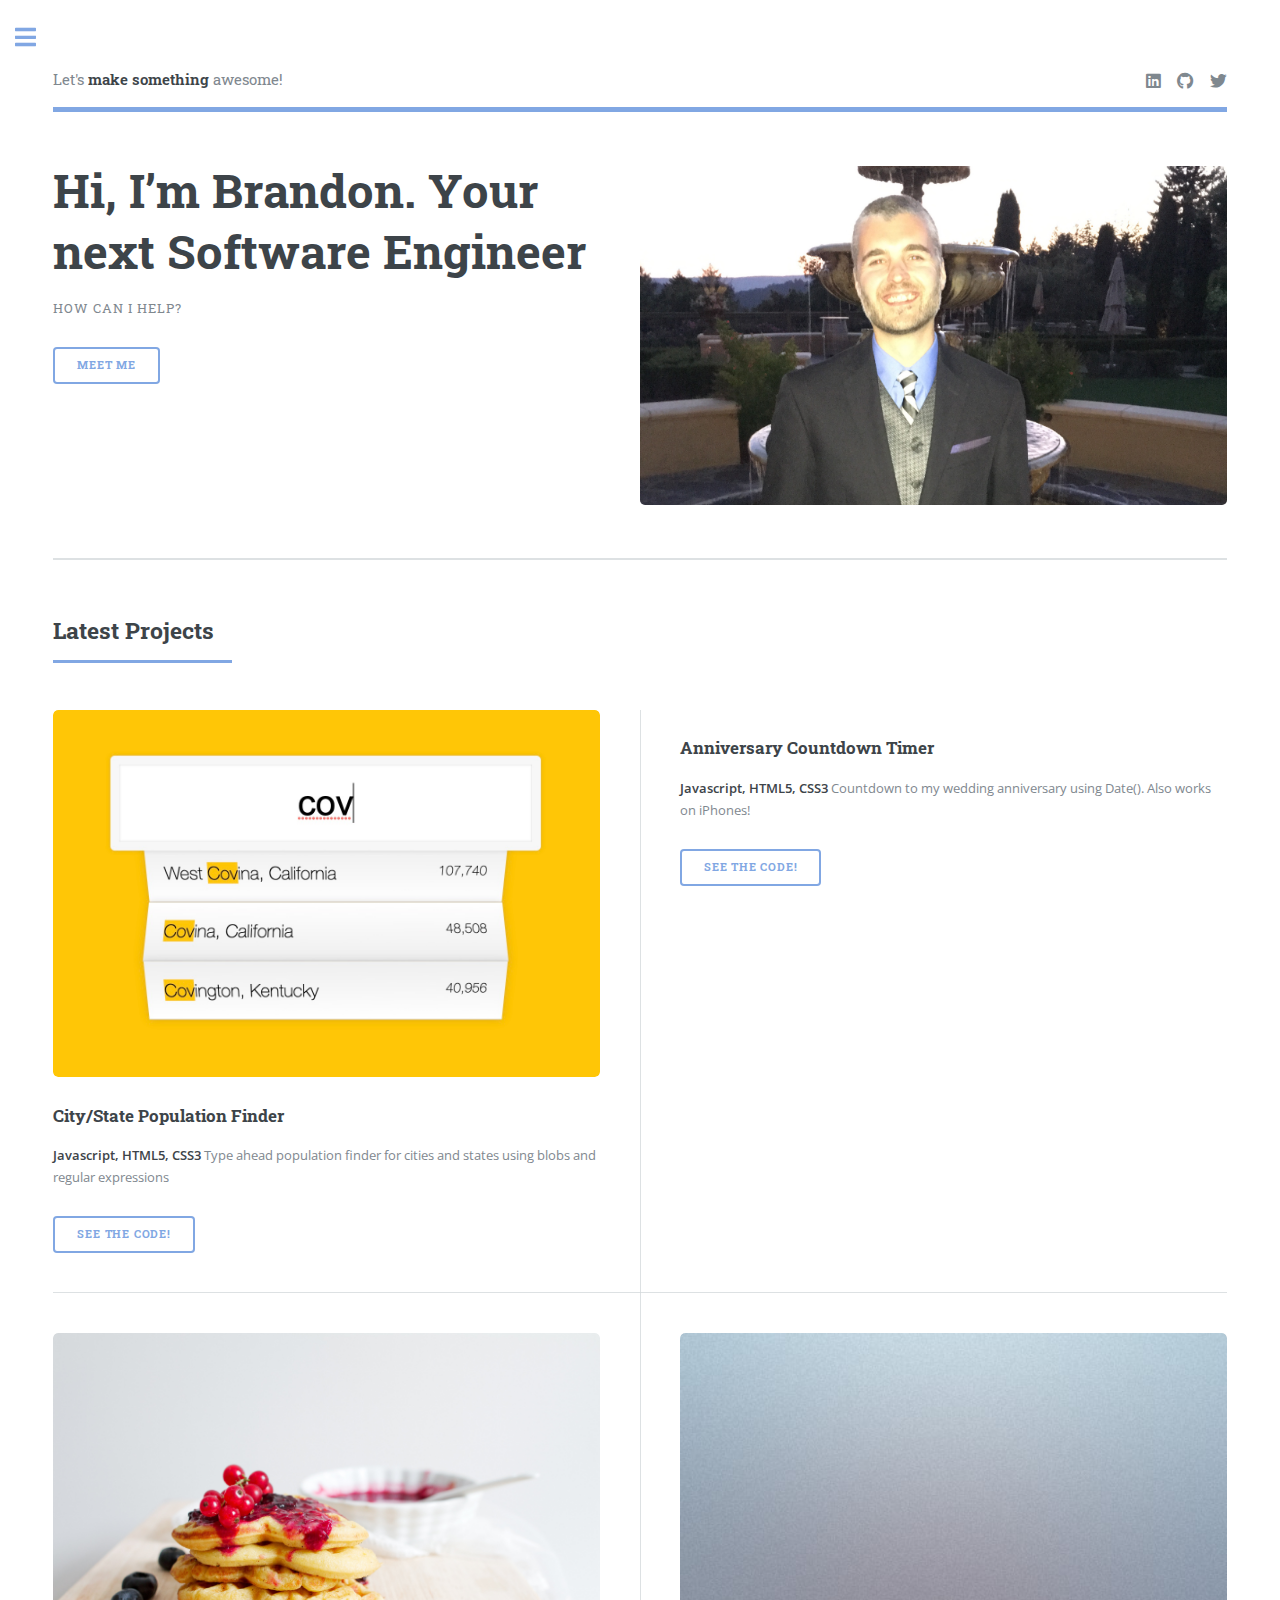
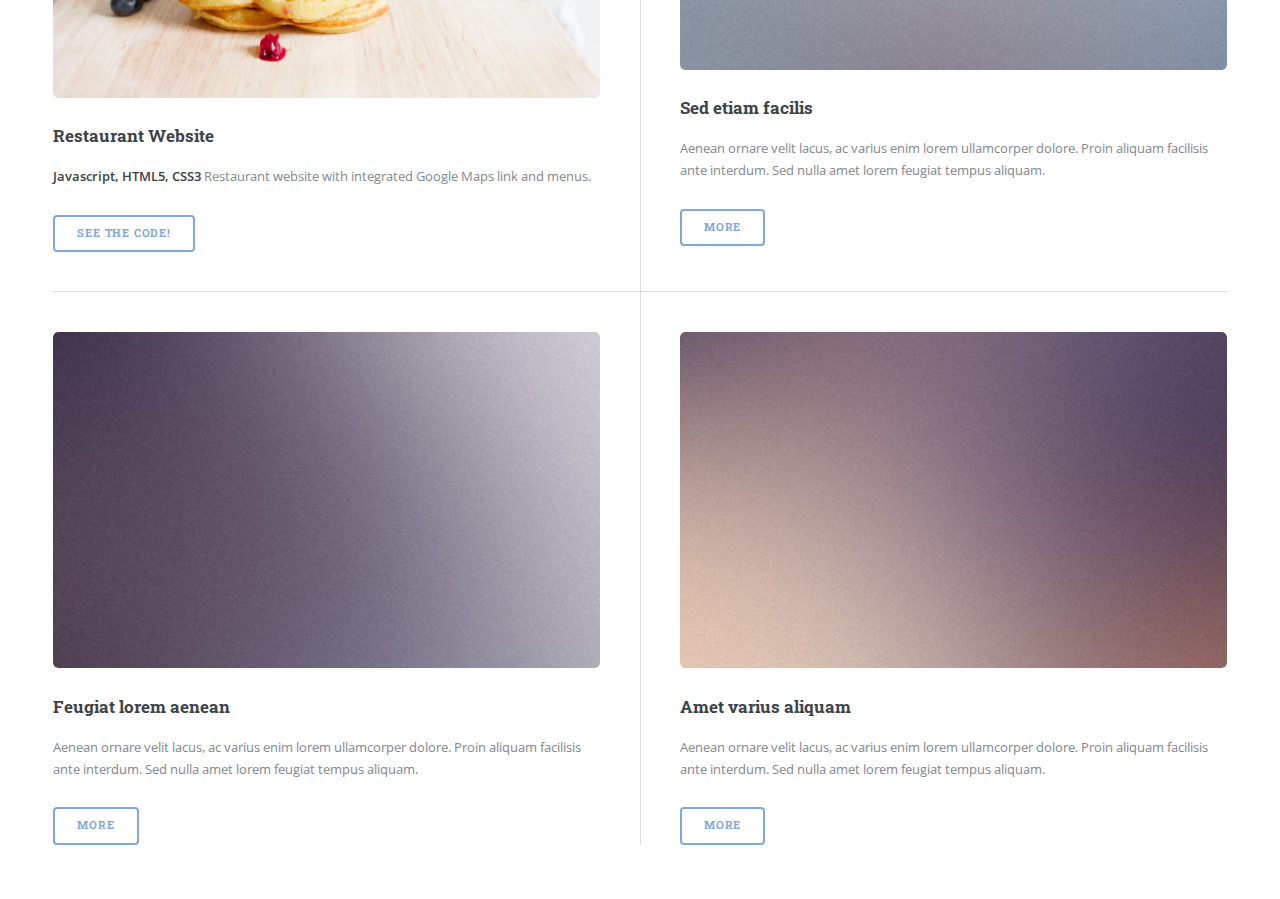
==== commit edcd06f1: "Added restaurant website" ====
--- a/index.html
+++ b/index.html
@@ -57,25 +57,25 @@
 										<article>
 											<a href="type-ahead-city-state/index-FINISHED.html" class="image"><img src="images/type-ahead-preview.jpg" alt="" /></a>
 											<h3>City/State Population Finder</h3>
-											<p>Type ahead population finder for cities and states using blobs and regular expressions</p>
-											<ul class="actions">
-												<li><a href="type-ahead-city-state/index-FINISHED.html" class="button">See the code!</a></li>
+											<p><strong>Javascript, HTML5, CSS3</strong> Type ahead population finder for cities and states using blobs and regular expressions</p>
+											<ul class="actions">
+												<li><a href="https://github.com/brandonmheine/portfolio-site/tree/main/type-ahead-city-state" class="button">See the code!</a></li>
 											</ul>
 										</article>
 										<article>
 											<a href="countdown-timer/index.html" class="image"><img src="countdown-timer/goat.jpg" alt="" /></a>
 											<h3>Anniversary Countdown Timer</h3>
-											<p>Countdown to my wedding anniversary using Date(). Also works on iPhones!</p>
-											<ul class="actions">
-												<li><a href="countdown-timer/index.html" class="button">See the code!</a></li>
-											</ul>
-										</article>
-										<article>
-											<a href="#" class="image"><img src="images/pic03.jpg" alt="" /></a>
-											<h3>Tempus ullamcorper</h3>
-											<p>Aenean ornare velit lacus, ac varius enim lorem ullamcorper dolore. Proin aliquam facilisis ante interdum. Sed nulla amet lorem feugiat tempus aliquam.</p>
-											<ul class="actions">
-												<li><a href="#" class="button">More</a></li>
+											<p><strong>Javascript, HTML5, CSS3</strong> Countdown to my wedding anniversary using Date(). Also works on iPhones!</p>
+											<ul class="actions">
+												<li><a href="https://github.com/brandonmheine/anniversary-countdown" class="button">See the code!</a></li>
+											</ul>
+										</article>
+										<article>
+											<a href="restaurant/index.html" class="image"><img src="restaurant/assets/pancake.jpg" alt="" /></a>
+											<h3>Restaurant Website</h3>
+											<p><strong>Javascript, HTML5, CSS3</strong> Restaurant website with integrated Google Maps link and menus.</p>
+											<ul class="actions">
+												<li><a href="https://github.com/brandonmheine/Leon-2022/tree/91ace84bc3c7cd4bac534ee016e5c583ccbe6944/class10-materials/restaurant" class="button">See the code!</a></li>
 											</ul>
 										</article>
 										<article>
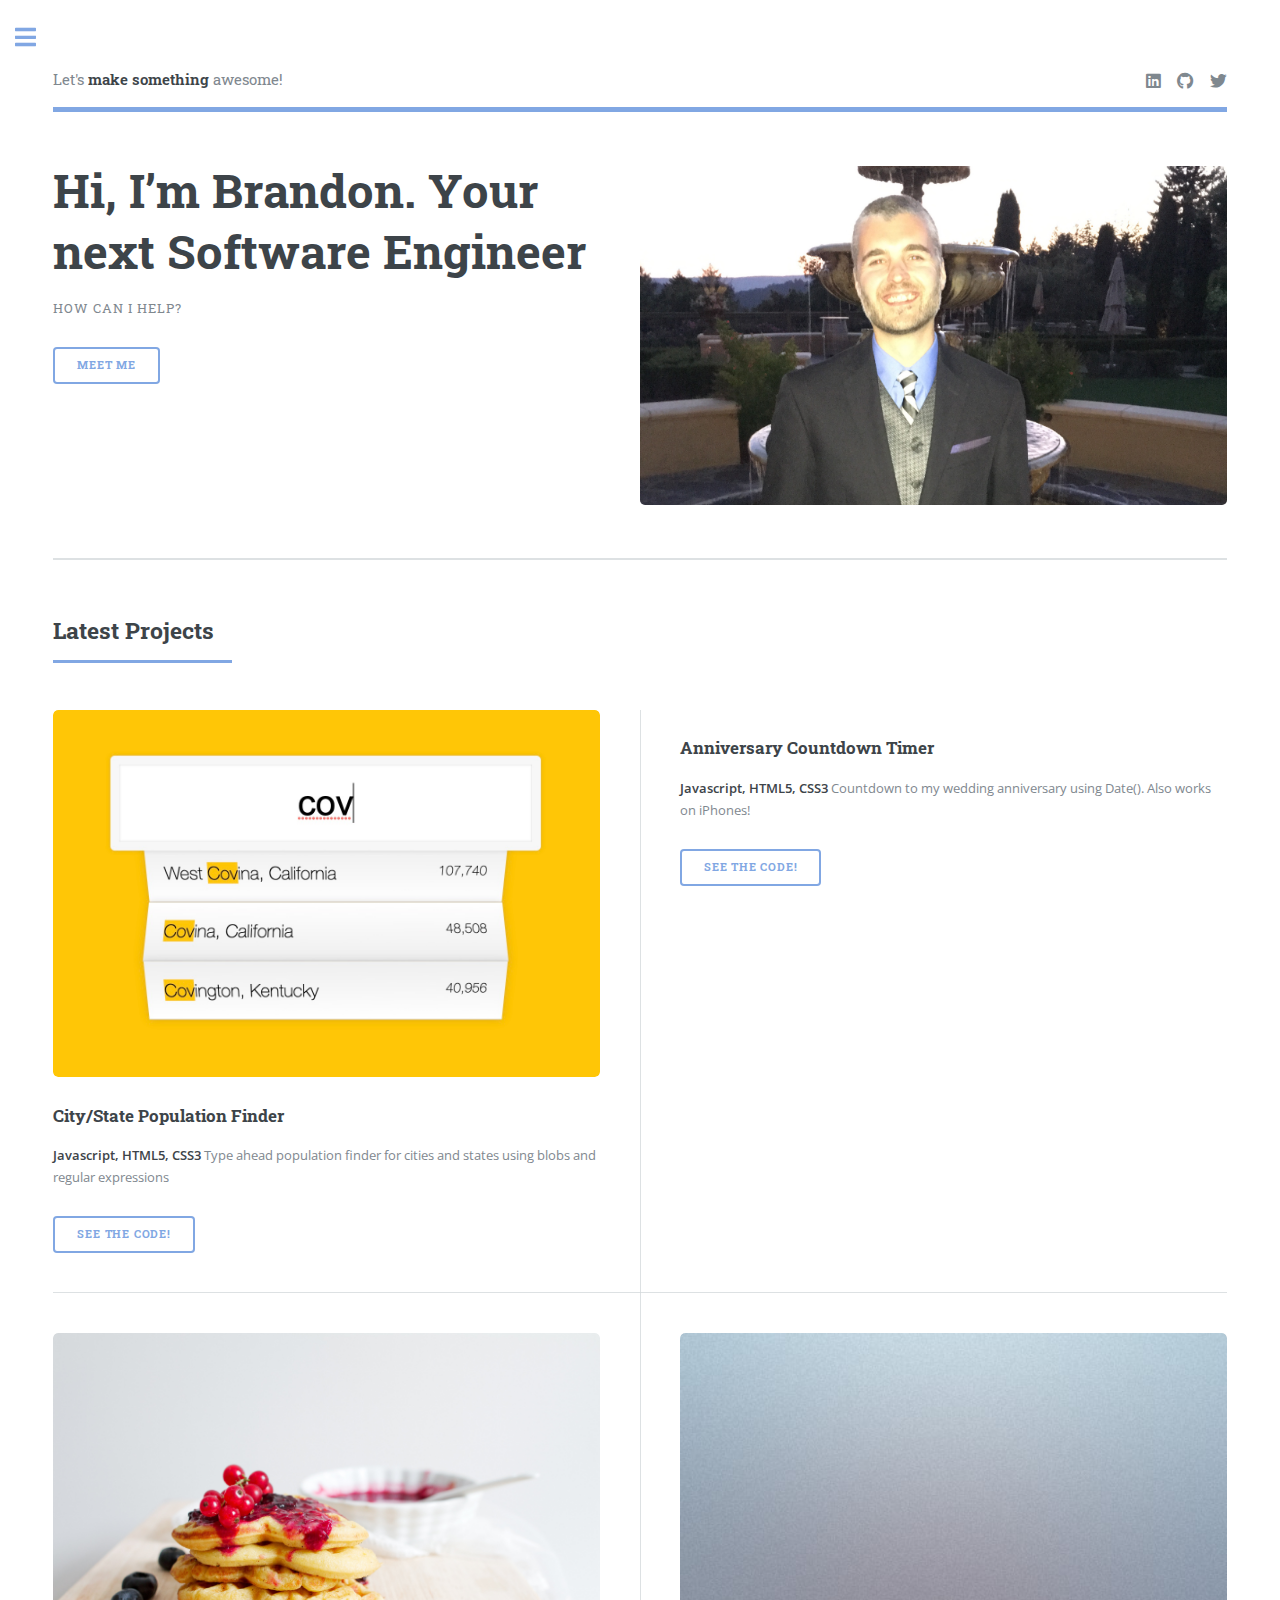
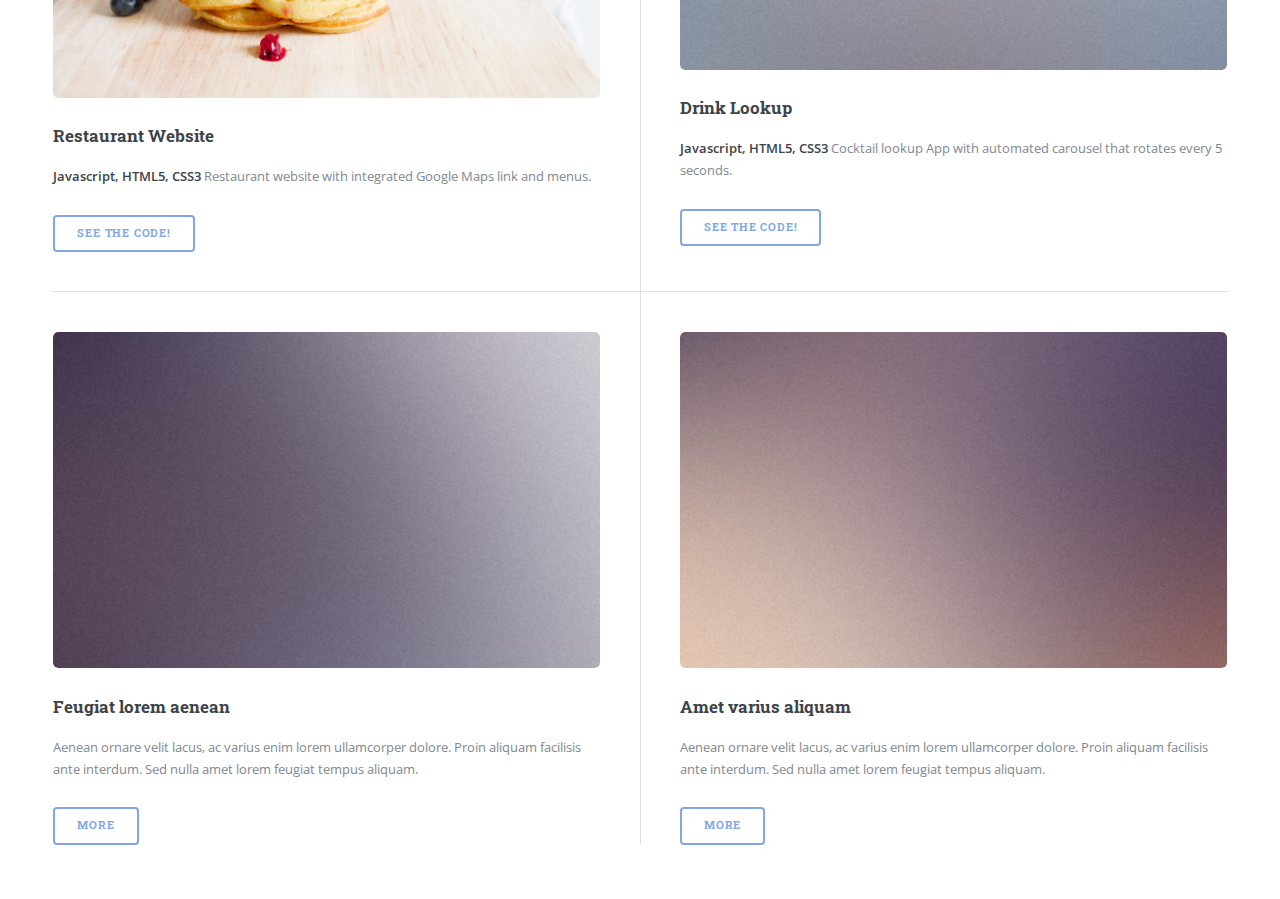
==== commit 48cdb8d3: "Added shotsshotsshots" ====
--- a/index.html
+++ b/index.html
@@ -75,15 +75,15 @@
 											<h3>Restaurant Website</h3>
 											<p><strong>Javascript, HTML5, CSS3</strong> Restaurant website with integrated Google Maps link and menus.</p>
 											<ul class="actions">
-												<li><a href="https://github.com/brandonmheine/Leon-2022/tree/91ace84bc3c7cd4bac534ee016e5c583ccbe6944/class10-materials/restaurant" class="button">See the code!</a></li>
-											</ul>
-										</article>
-										<article>
-											<a href="#" class="image"><img src="images/pic04.jpg" alt="" /></a>
-											<h3>Sed etiam facilis</h3>
-											<p>Aenean ornare velit lacus, ac varius enim lorem ullamcorper dolore. Proin aliquam facilisis ante interdum. Sed nulla amet lorem feugiat tempus aliquam.</p>
-											<ul class="actions">
-												<li><a href="#" class="button">More</a></li>
+												<li><a href="https://github.com/brandonmheine/portfolio-site/tree/main/restaurant" class="button">See the code!</a></li>
+											</ul>
+										</article>
+										<article>
+											<a href="shotsshotsshots/index.html" class="image"><img src="images/pic04.jpg" alt="" /></a>
+											<h3>Drink Lookup</h3>
+											<p><strong>Javascript, HTML5, CSS3</strong> Cocktail lookup App with automated carousel that rotates every 5 seconds.</p>
+											<ul class="actions">
+												<li><a href="https://github.com/brandonmheine/shotsshotsshots" class="button">See the code!</a></li>
 											</ul>
 										</article>
 										<article>
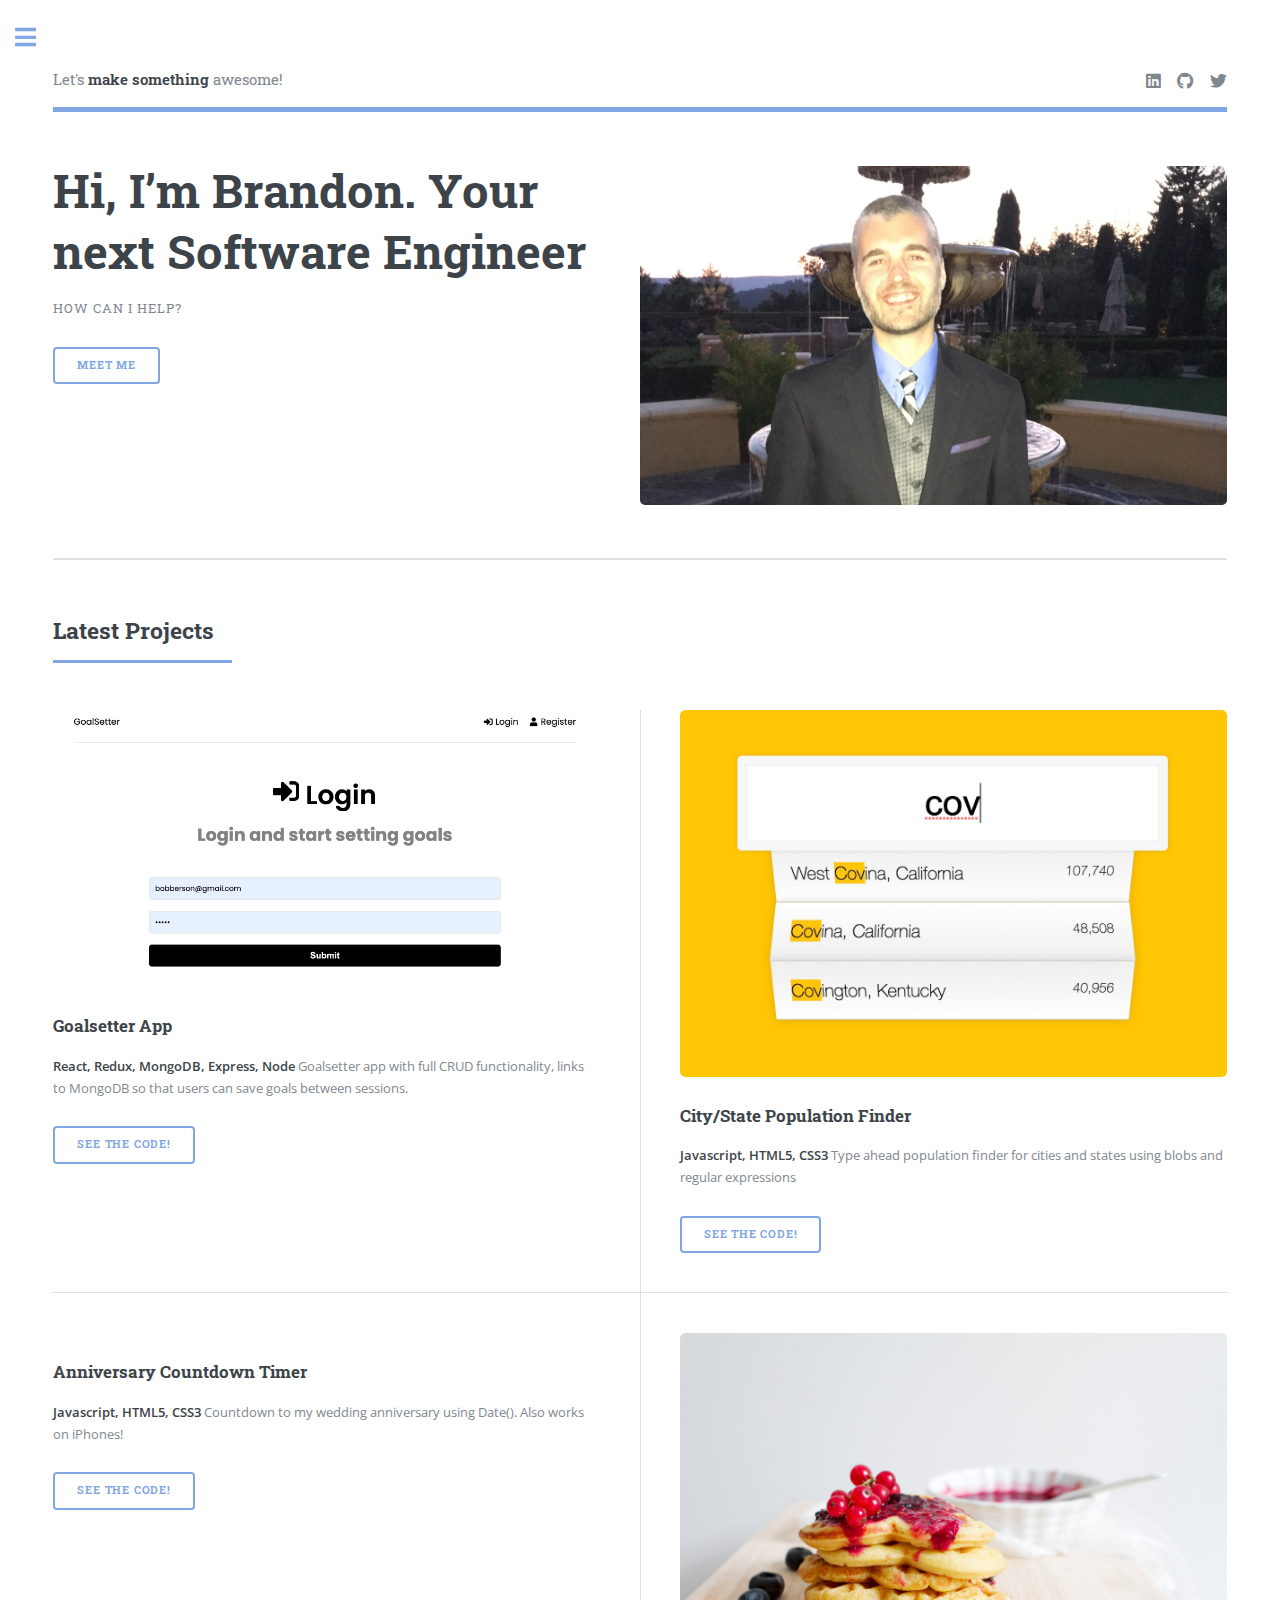
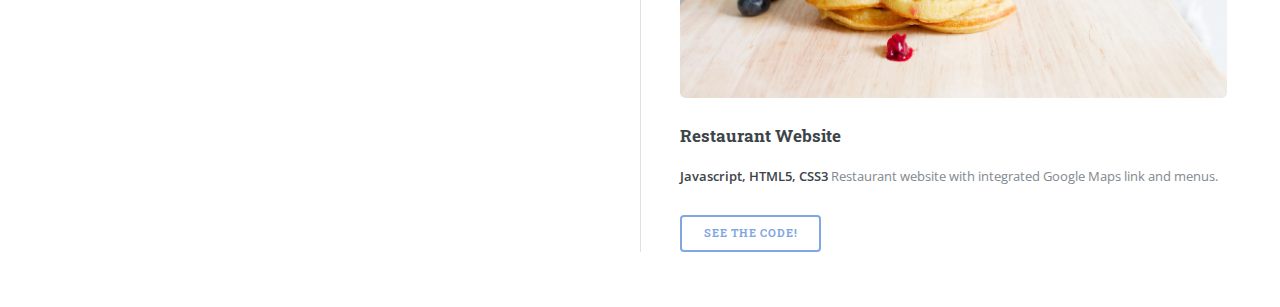
==== commit 8e0f2ac7: "Added Goalsetter" ====
--- a/index.html
+++ b/index.html
@@ -55,6 +55,14 @@
 									</header>
 									<div class="posts">
 										<article>
+											<a href="https://mernapp-goalsetter.herokuapp.com/login" class="image"><img src="images/goals.jpg" alt="" /></a>
+											<h3>Goalsetter App</h3>
+											<p><strong>React, Redux, MongoDB, Express, Node</strong> Goalsetter app with full CRUD functionality, links to MongoDB so that users can save goals between sessions.</p>
+											<ul class="actions">
+												<li><a href="https://github.com/brandonmheine/portfolio-site/tree/main/restaurant" class="button">See the code!</a></li>
+											</ul>
+										</article>
+										<article>
 											<a href="type-ahead-city-state/index-FINISHED.html" class="image"><img src="images/type-ahead-preview.jpg" alt="" /></a>
 											<h3>City/State Population Finder</h3>
 											<p><strong>Javascript, HTML5, CSS3</strong> Type ahead population finder for cities and states using blobs and regular expressions</p>
@@ -76,30 +84,6 @@
 											<p><strong>Javascript, HTML5, CSS3</strong> Restaurant website with integrated Google Maps link and menus.</p>
 											<ul class="actions">
 												<li><a href="https://github.com/brandonmheine/portfolio-site/tree/main/restaurant" class="button">See the code!</a></li>
-											</ul>
-										</article>
-										<article>
-											<a href="shotsshotsshots/index.html" class="image"><img src="images/pic04.jpg" alt="" /></a>
-											<h3>Drink Lookup</h3>
-											<p><strong>Javascript, HTML5, CSS3</strong> Cocktail lookup App with automated carousel that rotates every 5 seconds.</p>
-											<ul class="actions">
-												<li><a href="https://github.com/brandonmheine/shotsshotsshots" class="button">See the code!</a></li>
-											</ul>
-										</article>
-										<article>
-											<a href="#" class="image"><img src="images/pic05.jpg" alt="" /></a>
-											<h3>Feugiat lorem aenean</h3>
-											<p>Aenean ornare velit lacus, ac varius enim lorem ullamcorper dolore. Proin aliquam facilisis ante interdum. Sed nulla amet lorem feugiat tempus aliquam.</p>
-											<ul class="actions">
-												<li><a href="#" class="button">More</a></li>
-											</ul>
-										</article>
-										<article>
-											<a href="#" class="image"><img src="images/pic06.jpg" alt="" /></a>
-											<h3>Amet varius aliquam</h3>
-											<p>Aenean ornare velit lacus, ac varius enim lorem ullamcorper dolore. Proin aliquam facilisis ante interdum. Sed nulla amet lorem feugiat tempus aliquam.</p>
-											<ul class="actions">
-												<li><a href="#" class="button">More</a></li>
 											</ul>
 										</article>
 									</div>
